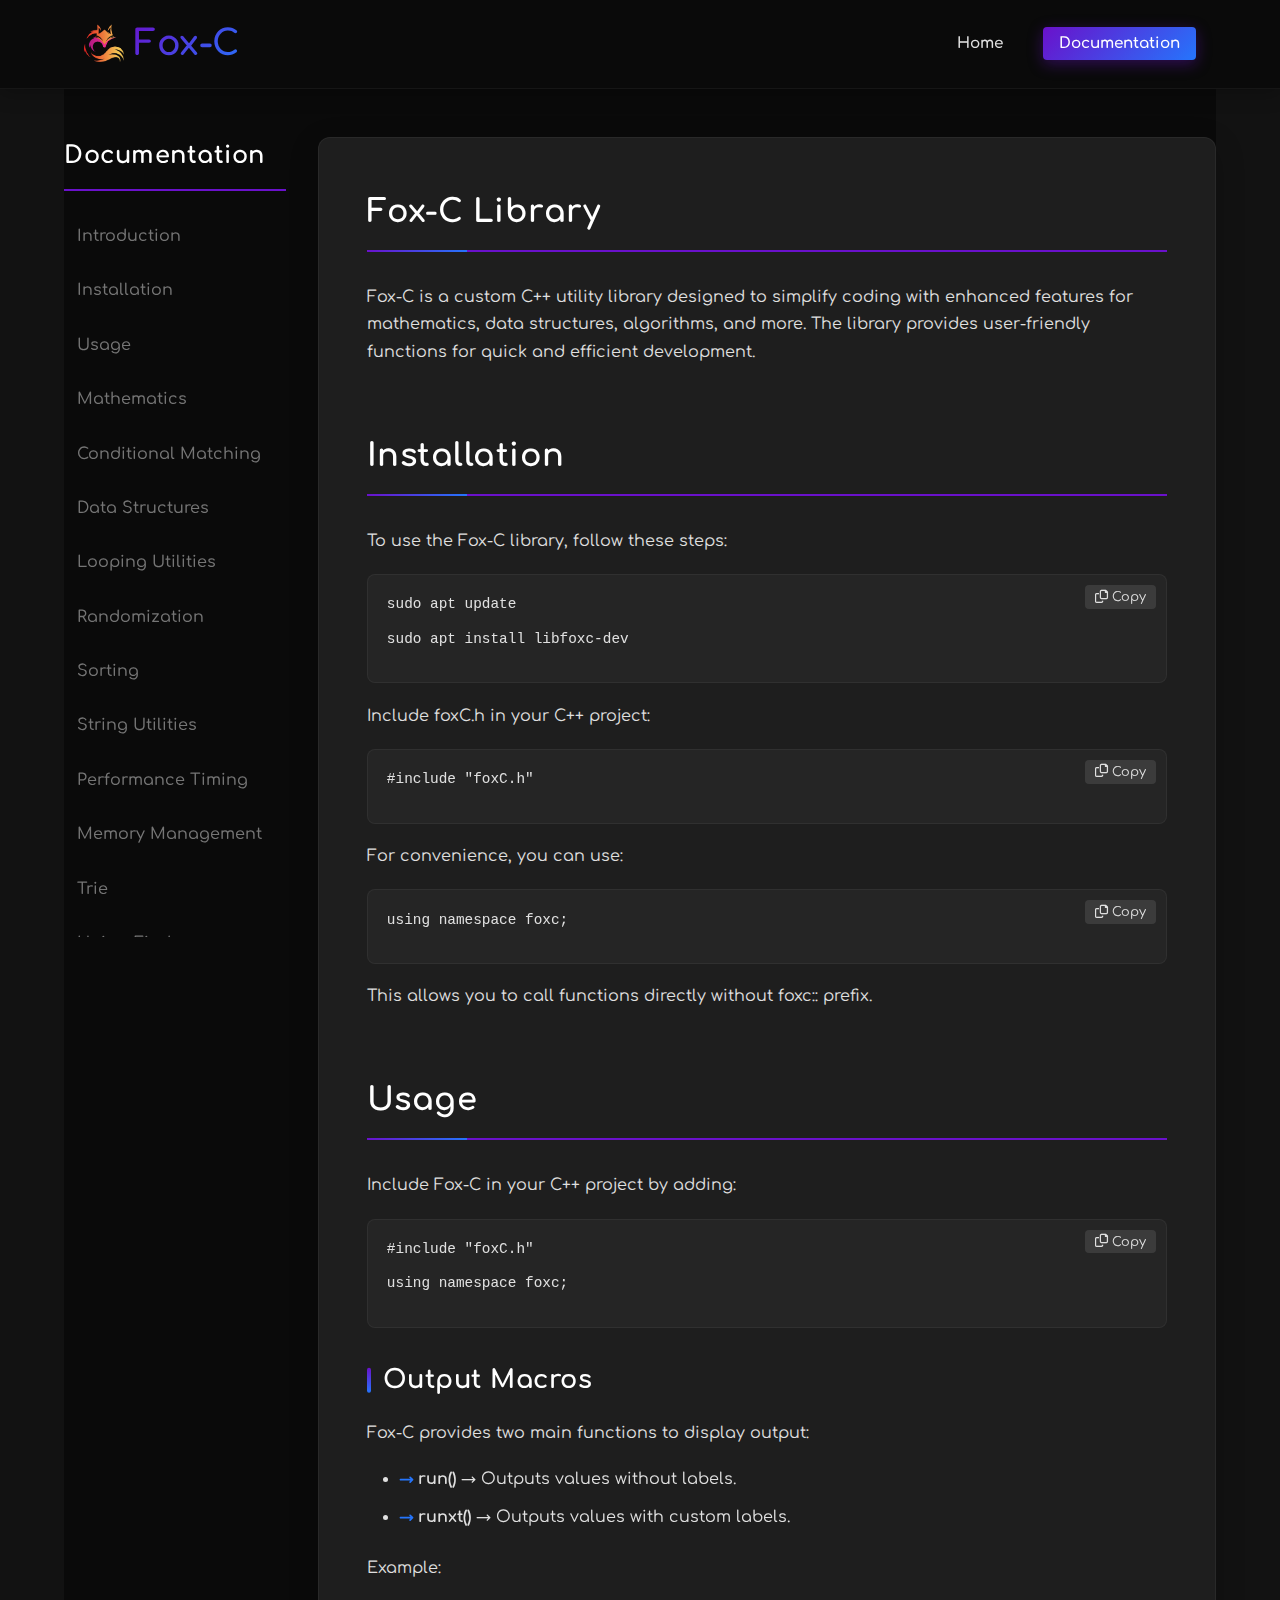
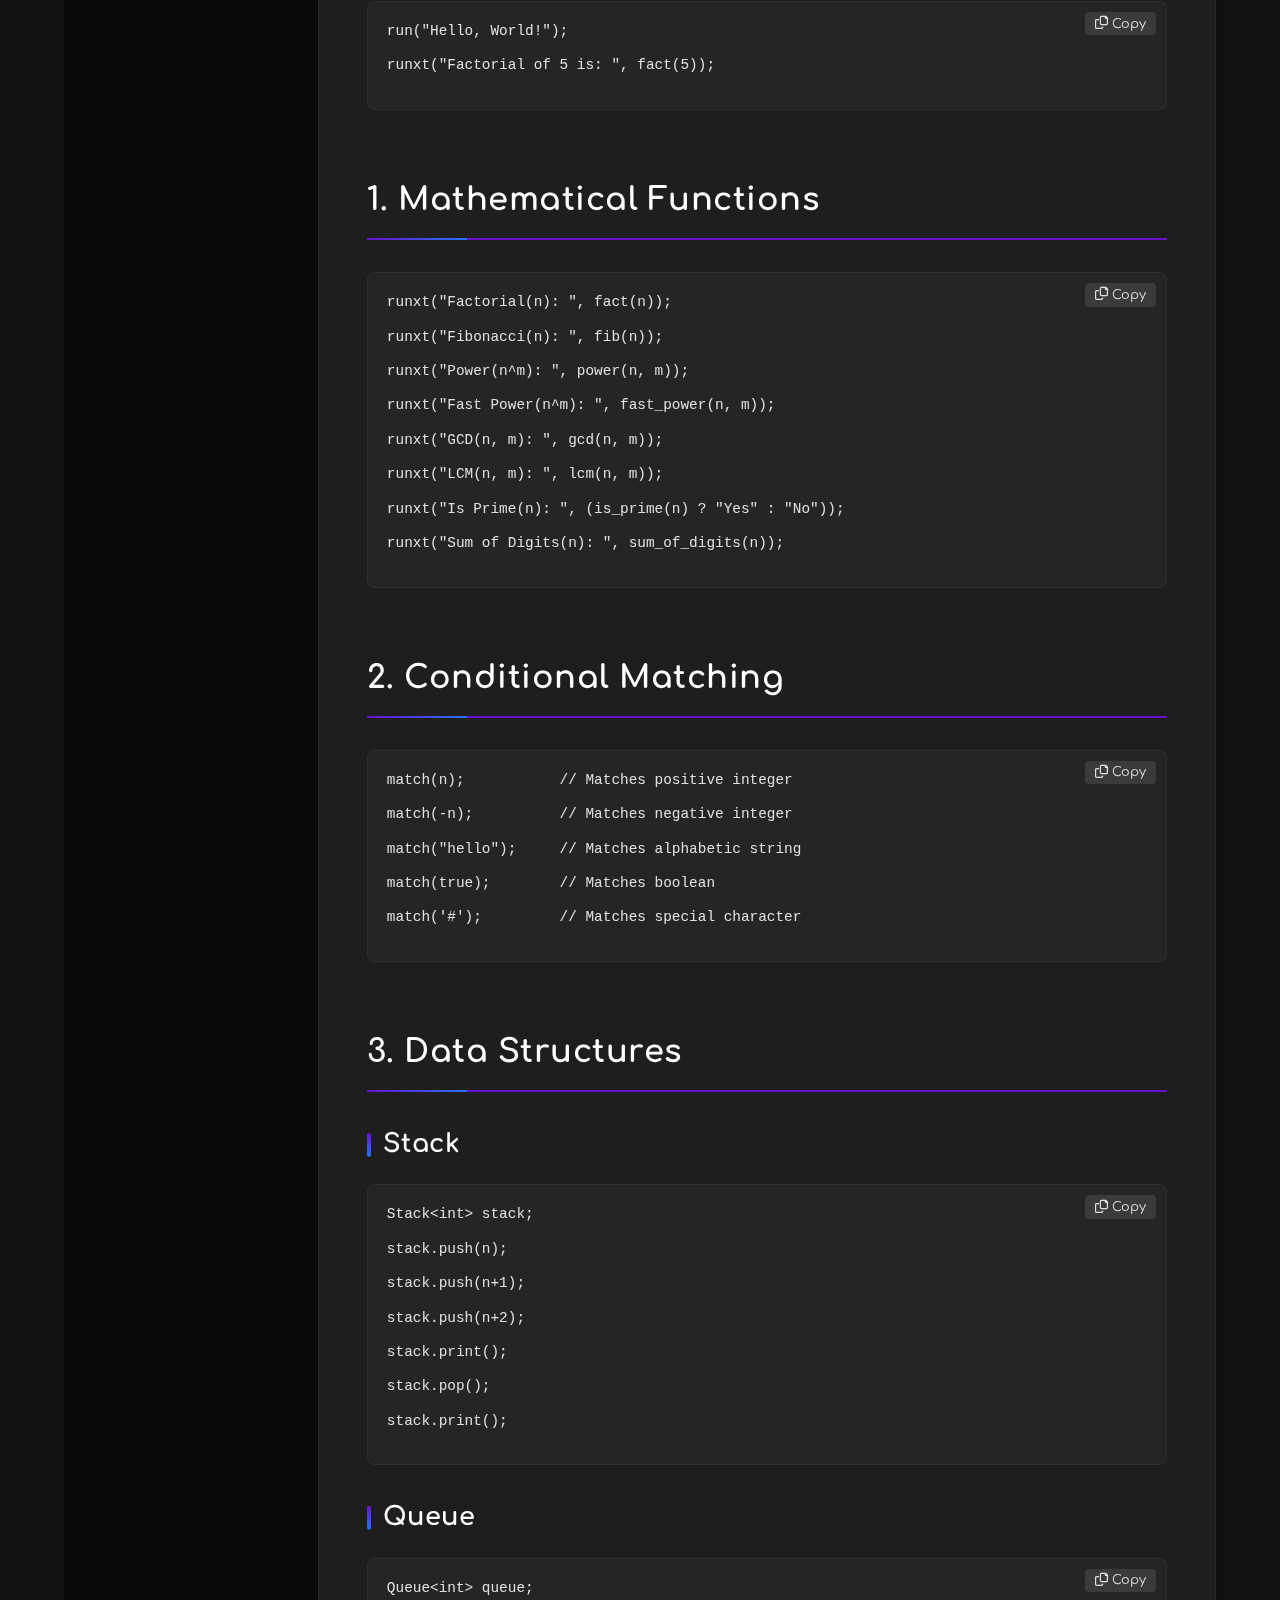
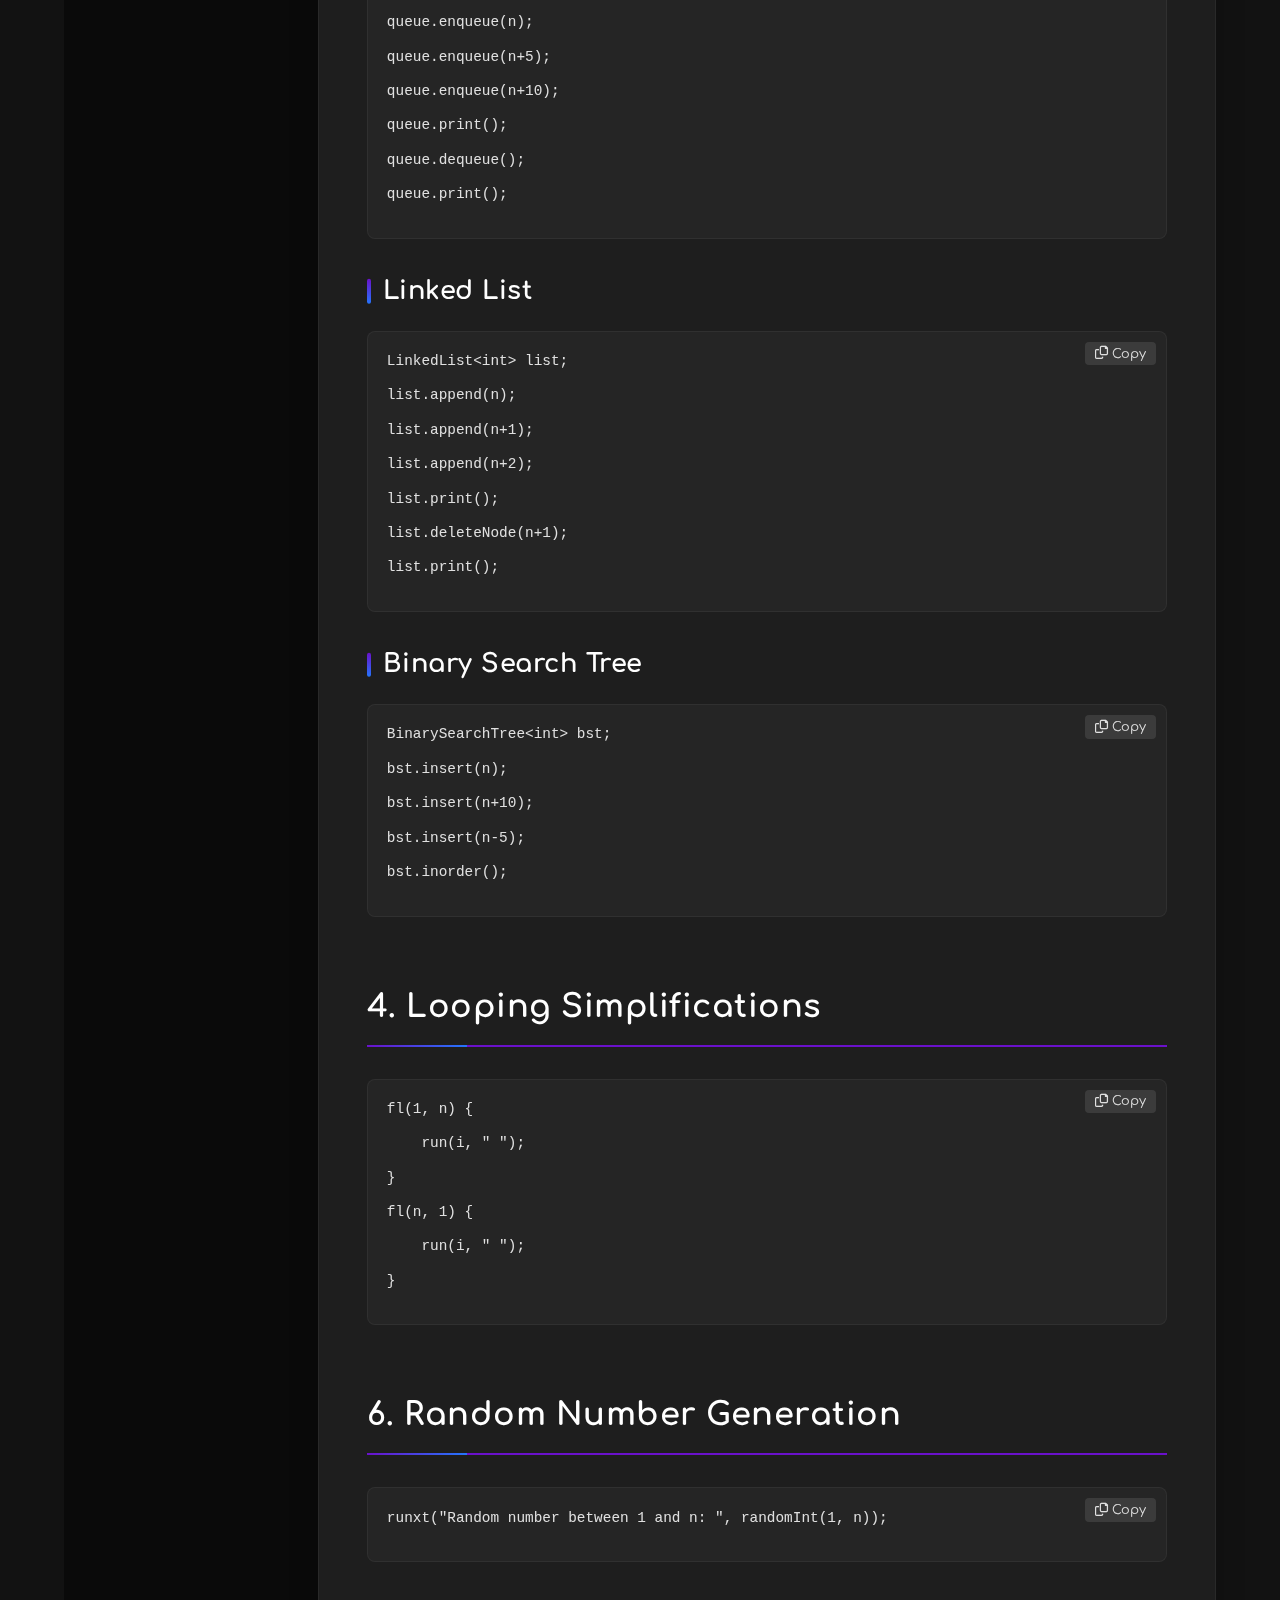
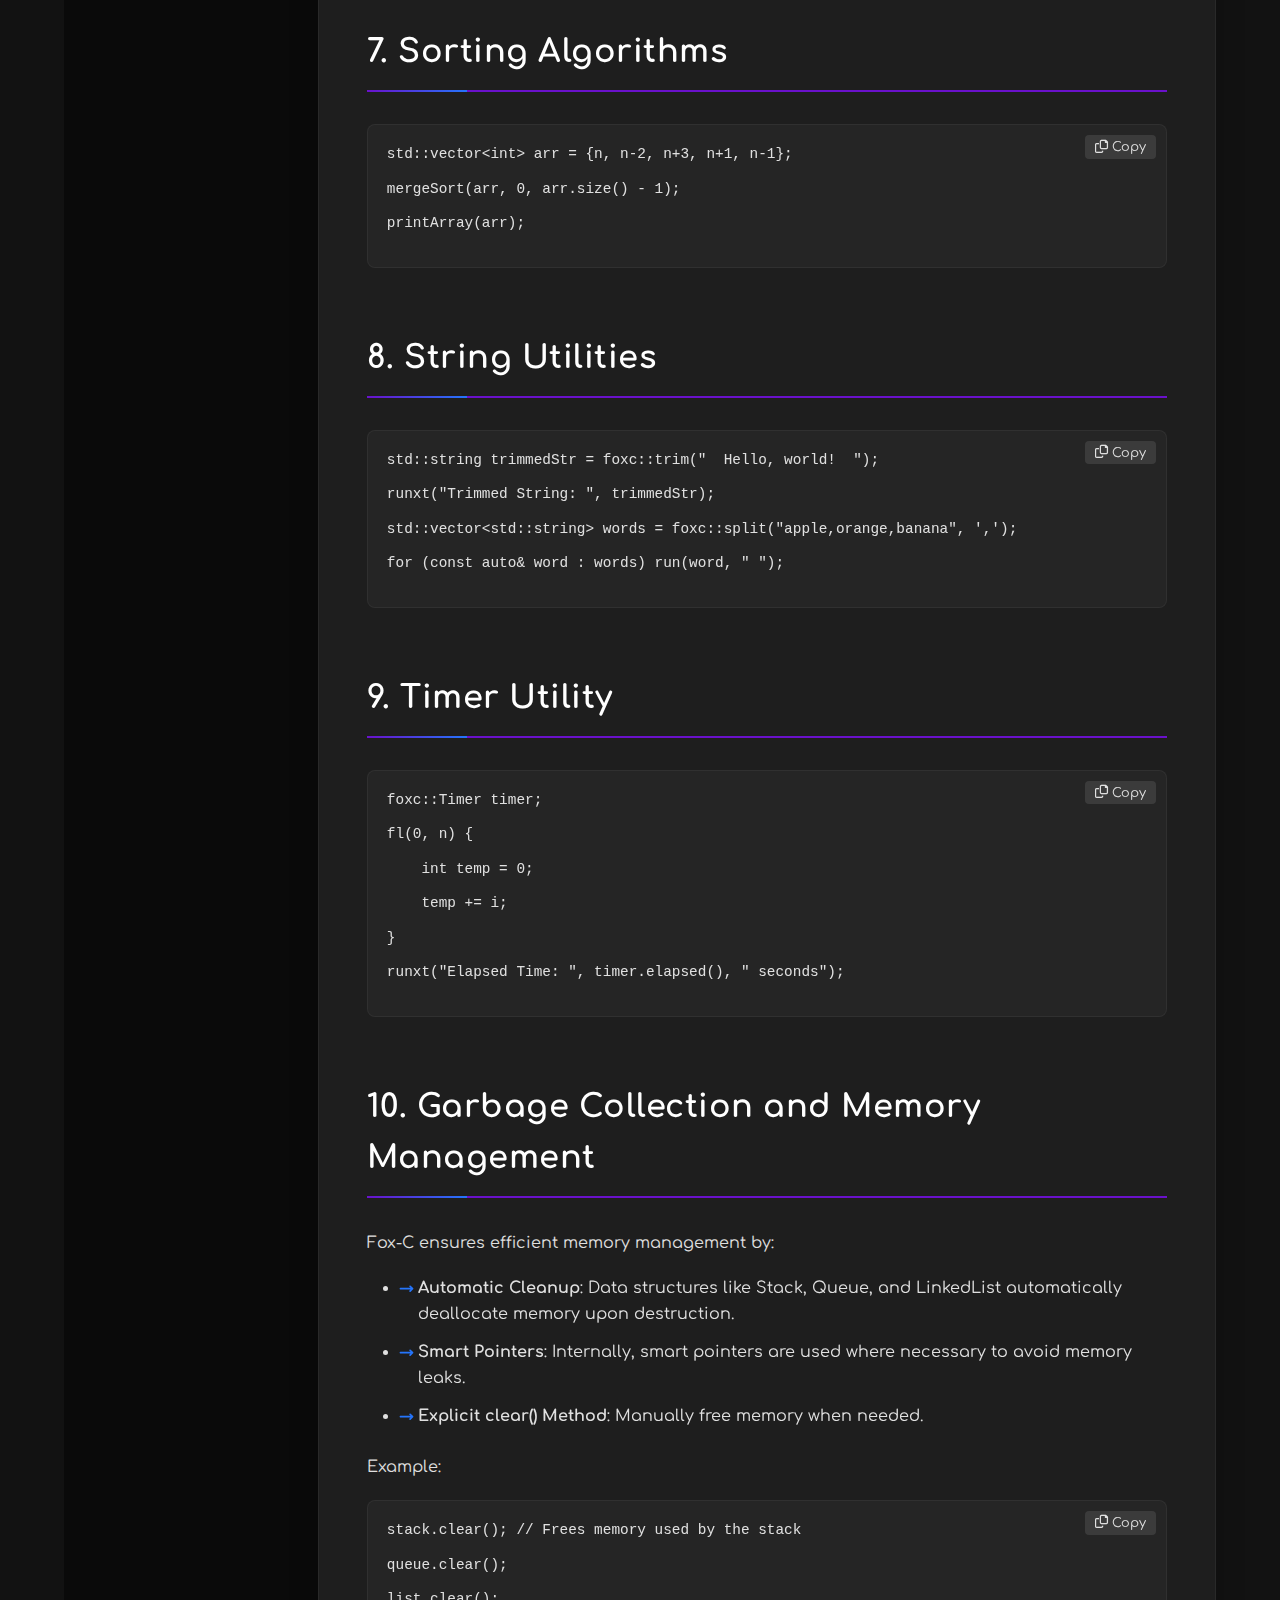
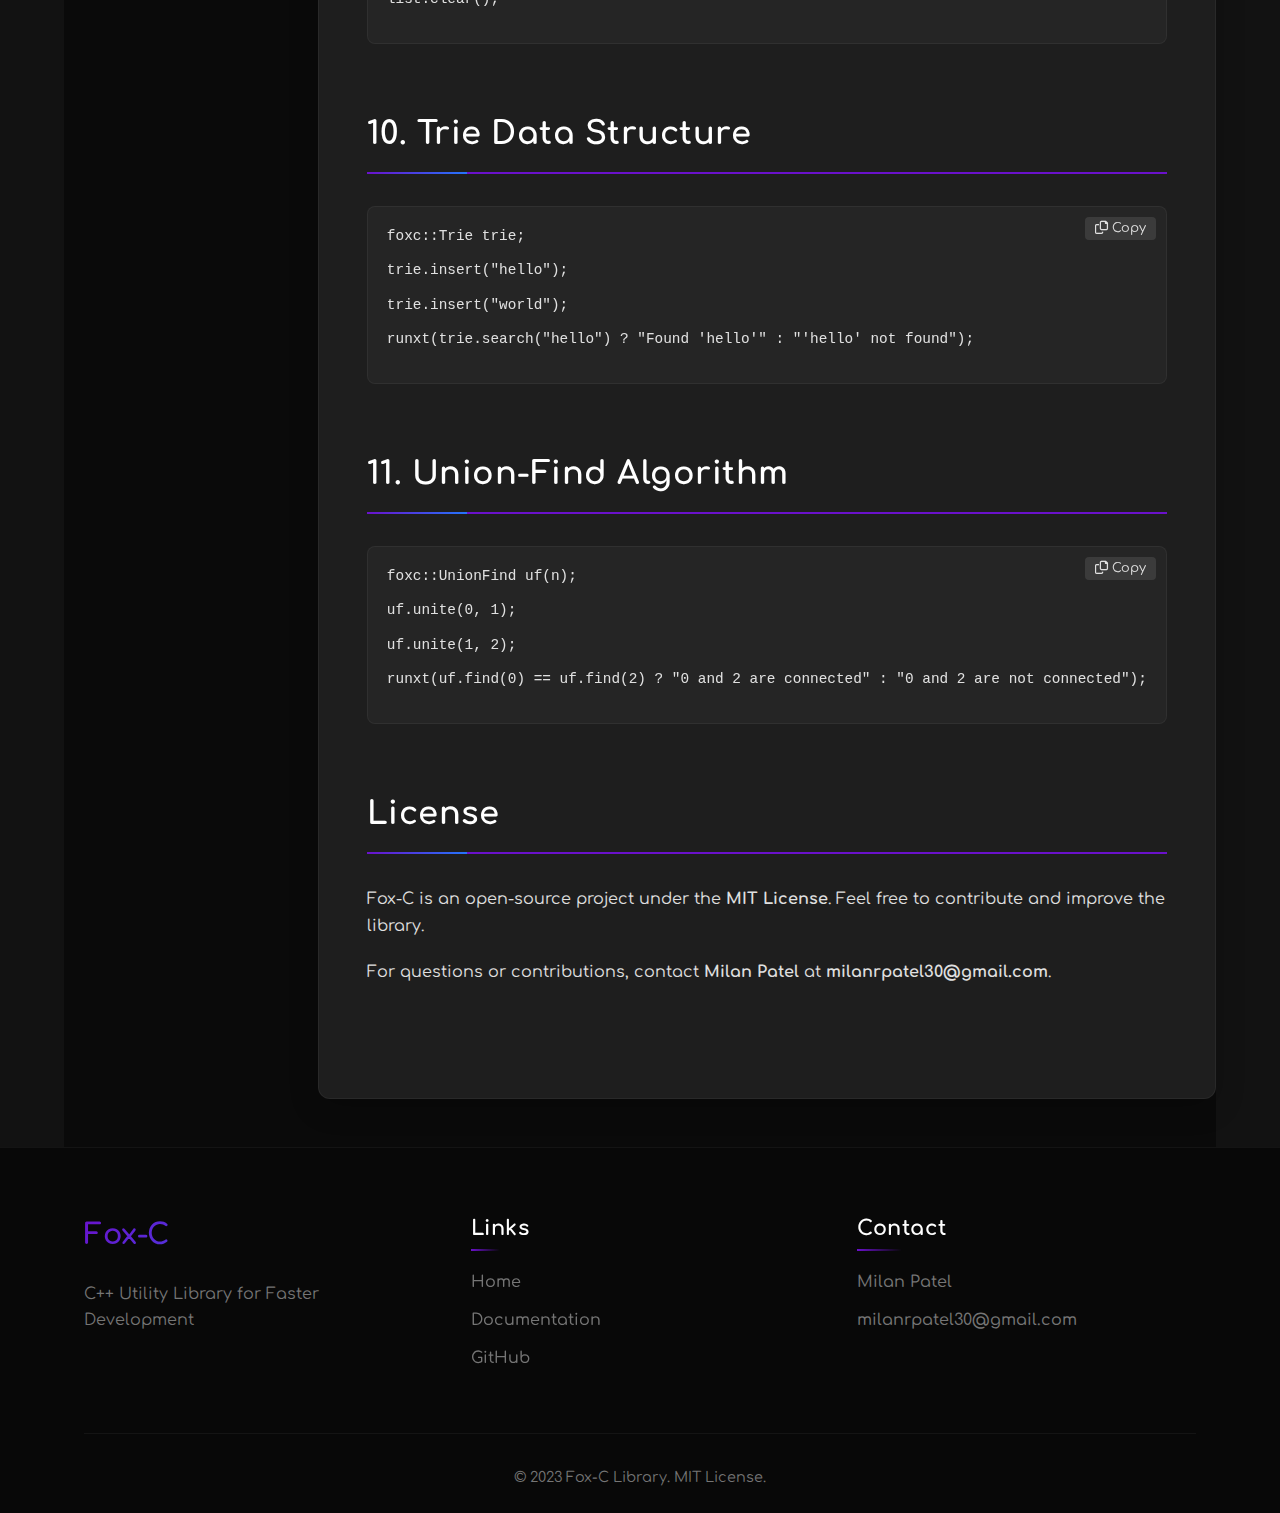
==== documentation.html @ 10c7d8a1 "new" ====
<!DOCTYPE html>
<html lang="en">
<head>
    <meta charset="UTF-8">
    <meta name="viewport" content="width=device-width, initial-scale=1.0">
    <!-- SEO Meta Tags -->
    <meta name="description" content="Fox-C is a powerful C++ utility library for mathematics, data structures, algorithms, and more. Simplify your coding with Fox-C's enhanced features.">
    <meta name="keywords" content="C++ library, Fox-C, utility library, data structures, algorithms, C++ programming, mathematics functions">
    <meta name="author" content="Milan Patel">

    <!-- Open Graph / Social Media Meta Tags -->
    <meta property="og:title" content="Fox-C Library - C++ Utility Library">
    <meta property="og:description" content="Simplify your C++ coding with Fox-C's enhanced features for mathematics, data structures, and algorithms.">
    <meta property="og:type" content="website">
    <meta property="og:url" content="https://yourwebsite.com">
    <meta property="og:image" content="https://yourwebsite.com/images/og-image.jpg">

    <!-- Twitter Card Meta Tags -->
    <meta name="twitter:card" content="summary_large_image">
    <meta name="twitter:title" content="Fox-C Library - C++ Utility Library">
    <meta name="twitter:description" content="Simplify your C++ coding with Fox-C's enhanced features for mathematics, data structures, and algorithms.">
    <meta name="twitter:image" content="https://yourwebsite.com/images/twitter-card.jpg">
    <title>Fox-C Library - Documentation</title>
    <link rel="stylesheet" href="styles.css">
    <link rel="stylesheet" href="https://cdnjs.cloudflare.com/ajax/libs/font-awesome/6.0.0-beta3/css/all.min.css">
</head>
<body>
    <header>
        <div class="container">
            <div class="logo-container">
                <img src="logo.png" alt="Fox-C Logo" class="logo">
                <h1><span class="fox">Fox</span>-<span class="c">C</span></h1>
            </div>
            <button class="mobile-menu-toggle" aria-label="Toggle menu">
                <i class="fas fa-bars"></i>
            </button>
            <nav class="main-nav">
                <ul class="nav-links">
                    <li><a href="index.html" class="active">Home</a></li>
                    <li><a href="documentation.html">Documentation</a></li>
                </ul>
            </nav>
        </div>
    </header>

    <main class="container documentation">
        <aside class="sidebar">
            <h3>Documentation</h3>
            <ul class="doc-menu">
                <li><a href="#introduction">Introduction</a></li>
                <li><a href="#installation">Installation</a></li>
                <li><a href="#usage">Usage</a></li>
                <li><a href="#mathematics">Mathematics</a></li>
                <li><a href="#matching">Conditional Matching</a></li>
                <li><a href="#data-structures">Data Structures</a></li>
                <li><a href="#looping">Looping Utilities</a></li>
                <li><a href="#random">Randomization</a></li>
                <li><a href="#sorting">Sorting</a></li>
                <li><a href="#strings">String Utilities</a></li>
                <li><a href="#performance">Performance Timing</a></li>
                <li><a href="#memory">Memory Management</a></li>
                <li><a href="#trie">Trie</a></li>
                <li><a href="#union-find">Union-Find</a></li>
                <li><a href="#license">License</a></li>
            </ul>
        </aside>

        <div class="doc-content">
            <section id="introduction">
                <h2>Fox-C Library</h2>
                <p>Fox-C is a custom C++ utility library designed to simplify coding with enhanced features for mathematics, data structures, algorithms, and more. The library provides user-friendly functions for quick and efficient development.</p>
            </section>

            <section id="installation">
                <h2>Installation</h2>
                <p>To use the Fox-C library, follow these steps:</p>
                <div class="code-block">
                    <code>sudo apt update</code>
                    <code>sudo apt install libfoxc-dev</code>
                </div>
                <p>Include <code>foxC.h</code> in your C++ project:</p>
                <div class="code-block">
                    <code>#include "foxC.h"</code>
                </div>
                <p>For convenience, you can use:</p>
                <div class="code-block">
                    <code>using namespace foxc;</code>
                </div>
                <p>This allows you to call functions directly without <code>foxc::</code> prefix.</p>
            </section>

            <section id="usage">
                <h2>Usage</h2>
                <p>Include Fox-C in your C++ project by adding:</p>
                <div class="code-block">
                    <code>#include "foxC.h"</code>
                    <code>using namespace foxc;</code>
                </div>

                <h3>Output Macros</h3>
                <p>Fox-C provides two main functions to display output:</p>
                <ul>
                    <li><strong><code>run()</code></strong> → Outputs values without labels.</li>
                    <li><strong><code>runxt()</code></strong> → Outputs values with custom labels.</li>
                </ul>
                <p>Example:</p>
                <div class="code-block">
                    <code>run("Hello, World!");</code>
                    <code>runxt("Factorial of 5 is: ", fact(5));</code>
                </div>
            </section>

            <section id="mathematics">
                <h2>1. Mathematical Functions</h2>
                <div class="code-block">
                    <code>runxt("Factorial(n): ", fact(n));</code>
                    <code>runxt("Fibonacci(n): ", fib(n));</code>
                    <code>runxt("Power(n^m): ", power(n, m));</code>
                    <code>runxt("Fast Power(n^m): ", fast_power(n, m));</code>
                    <code>runxt("GCD(n, m): ", gcd(n, m));</code>
                    <code>runxt("LCM(n, m): ", lcm(n, m));</code>
                    <code>runxt("Is Prime(n): ", (is_prime(n) ? "Yes" : "No"));</code>
                    <code>runxt("Sum of Digits(n): ", sum_of_digits(n));</code>
                </div>
            </section>

            <section id="matching">
                <h2>2. Conditional Matching</h2>
                <div class="code-block">
                    <code>match(n);           // Matches positive integer</code>
                    <code>match(-n);          // Matches negative integer</code>
                    <code>match("hello");     // Matches alphabetic string</code>
                    <code>match(true);        // Matches boolean</code>
                    <code>match('#');         // Matches special character</code>
                </div>
            </section>

            <section id="data-structures">
                <h2>3. Data Structures</h2>
                
                <h3>Stack</h3>
                <div class="code-block">
                    <code>Stack&lt;int&gt; stack;</code>
                    <code>stack.push(n);</code>
                    <code>stack.push(n+1);</code>
                    <code>stack.push(n+2);</code>
                    <code>stack.print();</code>
                    <code>stack.pop();</code>
                    <code>stack.print();</code>
                </div>

                <h3>Queue</h3>
                <div class="code-block">
                    <code>Queue&lt;int&gt; queue;</code>
                    <code>queue.enqueue(n);</code>
                    <code>queue.enqueue(n+5);</code>
                    <code>queue.enqueue(n+10);</code>
                    <code>queue.print();</code>
                    <code>queue.dequeue();</code>
                    <code>queue.print();</code>
                </div>

                <h3>Linked List</h3>
                <div class="code-block">
                    <code>LinkedList&lt;int&gt; list;</code>
                    <code>list.append(n);</code>
                    <code>list.append(n+1);</code>
                    <code>list.append(n+2);</code>
                    <code>list.print();</code>
                    <code>list.deleteNode(n+1);</code>
                    <code>list.print();</code>
                </div>

                <h3>Binary Search Tree</h3>
                <div class="code-block">
                    <code>BinarySearchTree&lt;int&gt; bst;</code>
                    <code>bst.insert(n);</code>
                    <code>bst.insert(n+10);</code>
                    <code>bst.insert(n-5);</code>
                    <code>bst.inorder();</code>
                </div>
            </section>

            <section id="looping">
                <h2>4. Looping Simplifications</h2>
                <div class="code-block">
                    <code>fl(1, n) {</code>
                    <code>    run(i, " ");</code>
                    <code>}</code>
                    <code>fl(n, 1) {</code>
                    <code>    run(i, " ");</code>
                    <code>}</code>
                </div>
            </section>

            <section id="random">
                <h2>6. Random Number Generation</h2>
                <div class="code-block">
                    <code>runxt("Random number between 1 and n: ", randomInt(1, n));</code>
                </div>
            </section>

            <section id="sorting">
                <h2>7. Sorting Algorithms</h2>
                <div class="code-block">
                    <code>std::vector&lt;int&gt; arr = {n, n-2, n+3, n+1, n-1};</code>
                    <code>mergeSort(arr, 0, arr.size() - 1);</code>
                    <code>printArray(arr);</code>
                </div>
            </section>

            <section id="strings">
                <h2>8. String Utilities</h2>
                <div class="code-block">
                    <code>std::string trimmedStr = foxc::trim("  Hello, world!  ");</code>
                    <code>runxt("Trimmed String: ", trimmedStr);</code>
                    <code></code>
                    <code>std::vector&lt;std::string&gt; words = foxc::split("apple,orange,banana", ',');</code>
                    <code>for (const auto& word : words) run(word, " ");</code>
                </div>
            </section>

            <section id="performance">
                <h2>9. Timer Utility</h2>
                <div class="code-block">
                    <code>foxc::Timer timer;</code>
                    <code>fl(0, n) {</code>
                    <code>    int temp = 0;</code>
                    <code>    temp += i;</code>
                    <code>}</code>
                    <code>runxt("Elapsed Time: ", timer.elapsed(), " seconds");</code>
                </div>
            </section>

            <section id="memory">
                <h2>10. Garbage Collection and Memory Management</h2>
                <p>Fox-C ensures efficient memory management by:</p>
                <ul>
                    <li><strong>Automatic Cleanup</strong>: Data structures like <code>Stack</code>, <code>Queue</code>, and <code>LinkedList</code> automatically deallocate memory upon destruction.</li>
                    <li><strong>Smart Pointers</strong>: Internally, smart pointers are used where necessary to avoid memory leaks.</li>
                    <li><strong>Explicit <code>clear()</code> Method</strong>: Manually free memory when needed.</li>
                </ul>
                <p>Example:</p>
                <div class="code-block">
                    <code>stack.clear(); // Frees memory used by the stack</code>
                    <code>queue.clear();</code>
                    <code>list.clear();</code>
                </div>
            </section>

            <section id="trie">
                <h2>10. Trie Data Structure</h2>
                <div class="code-block">
                    <code>foxc::Trie trie;</code>
                    <code>trie.insert("hello");</code>
                    <code>trie.insert("world");</code>
                    <code>runxt(trie.search("hello") ? "Found 'hello'" : "'hello' not found");</code>
                </div>
            </section>

            <section id="union-find">
                <h2>11. Union-Find Algorithm</h2>
                <div class="code-block">
                    <code>foxc::UnionFind uf(n);</code>
                    <code>uf.unite(0, 1);</code>
                    <code>uf.unite(1, 2);</code>
                    <code>runxt(uf.find(0) == uf.find(2) ? "0 and 2 are connected" : "0 and 2 are not connected");</code>
                </div>
            </section>

            <section id="license">
                <h2>License</h2>
                <p>Fox-C is an open-source project under the <strong>MIT License</strong>. Feel free to contribute and improve the library.</p>
                <p>For questions or contributions, contact <strong>Milan Patel</strong> at <strong>milanrpatel30@gmail.com</strong>.</p>
            </section>
        </div>
    </main>

    <footer>
        <div class="container">
            <div class="footer-content">
                <div class="footer-brand">
                    <h3><span class="fox">Fox</span>-<span class="c">C</span></h3>
                    <p>C++ Utility Library for Faster Development</p>
                </div>
                <div class="footer-links">
                    <h4>Links</h4>
                    <ul>
                        <li><a href="index.html">Home</a></li>
                        <li><a href="documentation.html">Documentation</a></li>
                        <li><a href="#">GitHub</a></li>
                    </ul>
                </div>
                <div class="footer-contact">
                    <h4>Contact</h4>
                    <p>Milan Patel</p>
                    <p>milanrpatel30@gmail.com</p>
                </div>
            </div>
            <div class="footer-bottom">
                <p>&copy; 2023 Fox-C Library. MIT License.</p>
            </div>
        </div>
    </footer>

    <script src="script.js"></script>
</body>
</html>
---- styles.css ----
@import url('https://fonts.googleapis.com/css2?family=Comfortaa:wght@300;400;500;600;700&display=swap');

:root {
    --primary-color: #6a11cb;
    --secondary-color: #2575fc;
    --dark-color: #121212;
    --darker-color: #0a0a0a;
    --light-color: #e0e0e0;
    --lighter-color: #ffffff;
    --accent-color: #ff3e9d;
    --gray-color: #757575;
    --light-gray: #2d2d2d;
    --card-bg: #1e1e1e;
    --code-bg: #252525;
}

* {
    margin: 0;
    padding: 0;
    box-sizing: border-box;
    font-family: 'Comfortaa', cursive;
}

body {
    background-color: var(--dark-color);
    color: var(--light-color);
    line-height: 1.6;
    min-height: 100vh;
    display: flex;
    flex-direction: column;
}

.container {
    width: 90%;
    max-width: 1200px;
    margin: 0 auto;
    padding: 0 20px;
}

header {
    background-color: var(--darker-color);
    color: var(--lighter-color);
    padding: 1rem 0;
    position: sticky;
    top: 0;
    z-index: 100;
    box-shadow: 0 2px 20px rgba(0, 0, 0, 0.3);
    border-bottom: 1px solid rgba(255, 255, 255, 0.05);
}

header .container {
    display: flex;
    justify-content: space-between;
    align-items: center;
}

h1, h2, h3, h4, h5, h6 {
    font-weight: 700;
    letter-spacing: 0.5px;
}

h1 {
    font-size: 2.2rem;
    background: linear-gradient(135deg, var(--primary-color), var(--secondary-color));
    -webkit-background-clip: text;
    background-clip: text;
    -webkit-text-fill-color: transparent;
    display: inline-block;
}

.logo-container {
    display: flex;
    align-items: center;
    gap: 10px;
}

.logo {
    height: 40px;
    width: auto;
}
.mobile-menu-toggle {
    display: none;
    background: none;
    border: none;
    color: var(--light-color);
    font-size: 1.5rem;
    cursor: pointer;
    padding: 0.5rem;
    z-index: 1000;
}
.main-nav {
    display: flex;
    transition: all 0.3s ease;
}

.nav-links {
    display: flex;
    list-style: none;
}
.nav-links a.active {
    background: linear-gradient(135deg, var(--primary-color), var(--secondary-color)) !important;
    color: white !important;
    box-shadow: 0 4px 15px rgba(106, 17, 203, 0.4) !important;
}

.fox {
    color: var(--primary-color);
}

.c {
    color: var(--secondary-color);
}

nav ul {
    display: flex;
    list-style: none;
}

nav ul li {
    margin-left: 1.5rem;
    position: relative;
}

nav ul li a {
    color: var(--light-color);
    text-decoration: none;
    font-weight: 600;
    transition: all 0.3s ease;
    padding: 0.5rem 1rem;
    border-radius: 4px;
    font-size: 0.95rem;
}

nav ul li a:hover {
    color: var(--lighter-color);
    background: rgba(255, 255, 255, 0.05);
}

nav ul li a.active {
    background: linear-gradient(135deg, var(--primary-color), var(--secondary-color));
    color: white;
    box-shadow: 0 4px 15px rgba(106, 17, 203, 0.3);
}

/* Hero Section */
.hero {
    display: flex;
    align-items: center;
    justify-content: space-between;
    padding: 5rem 0;
    position: relative;
    overflow: hidden;
}

.hero::before {
    content: '';
    position: absolute;
    top: -50%;
    left: -50%;
    width: 200%;
    height: 200%;
    z-index: -1;
}

.hero-content {
    flex: 1;
    padding-right: 2rem;
    z-index: 1;
}

.hero-content h2 {
    font-size: 2.8rem;
    margin-bottom: 1.5rem;
    background: linear-gradient(135deg, var(--lighter-color), var(--light-color));
    -webkit-background-clip: text;
    background-clip: text;
    -webkit-text-fill-color: transparent;
    line-height: 1.2;
}

.hero-content p {
    font-size: 1.2rem;
    margin-bottom: 2.5rem;
    color: var(--gray-color);
    font-weight: 400;
    max-width: 600px;
}

.hero-image {
    flex: 1;
    text-align: center;
    position: relative;
}

.hero-image img {
    max-width: 100%;
    border-radius: 8px;
    transform: perspective(1000px) rotateY(-10deg);
    transition: transform 0.5s ease;
}

.hero-image:hover img {
    transform: perspective(1000px) rotateY(0deg);
}

/* Buttons */
.btn {
    display: inline-flex;
    align-items: center;
    justify-content: center;
    padding: 0.9rem 2rem;
    border-radius: 50px;
    text-decoration: none;
    font-weight: 700;
    transition: all 0.4s cubic-bezier(0.175, 0.885, 0.32, 1.275);
    margin-right: 1rem;
    margin-bottom: 1rem;
    font-size: 0.95rem;
    border: none;
    cursor: pointer;
    position: relative;
    overflow: hidden;
    z-index: 1;
}

.btn::before {
    content: '';
    position: absolute;
    top: 0;
    left: 0;
    width: 100%;
    height: 100%;
    z-index: -1;
    transition: all 0.4s ease;
}

.btn.primary {
    background: linear-gradient(135deg, var(--primary-color), var(--secondary-color));
    color: white;
    box-shadow: 0 4px 15px rgba(106, 17, 203, 0.4);
}

.btn.primary::before {
    background: linear-gradient(135deg, var(--secondary-color), var(--primary-color));
    opacity: 0;
}

.btn.primary:hover {
    transform: translateY(-3px);
    box-shadow: 0 8px 25px rgba(106, 17, 203, 0.5);
}

.btn.primary:hover::before {
    opacity: 1;
}

.btn.secondary {
    background: transparent;
    color: var(--light-color);
    border: 2px solid var(--gray-color);
    box-shadow: 0 4px 15px rgba(0, 0, 0, 0.1);
}

.btn.secondary:hover {
    background: rgba(255, 255, 255, 0.05);
    border-color: var(--light-color);
    color: var(--lighter-color);
    transform: translateY(-3px);
    box-shadow: 0 8px 25px rgba(0, 0, 0, 0.2);
}

.btn i {
    margin-right: 8px;
    font-size: 1rem;
}

/* Features Section */
.features {
    padding: 5rem 0;
    position: relative;
}

.features::before {
    content: '';
    position: absolute;
    bottom: 0;
    left: 0;
    width: 100%;
    height: 100%;
    background: radial-gradient(circle at center, rgba(255, 62, 157, 0.05) 0%, transparent 70%);
    z-index: -1;
}

.features h2 {
    text-align: center;
    margin-bottom: 4rem;
    font-size: 2.5rem;
    color: var(--lighter-color);
    position: relative;
    display: inline-block;
    left: 50%;
    transform: translateX(-50%);
}

.features h2::after {
    content: '';
    position: absolute;
    bottom: -10px;
    left: 0;
    width: 100%;
    height: 3px;
    background: linear-gradient(90deg, var(--primary-color), var(--secondary-color));
    border-radius: 3px;
}

.feature-grid {
    display: grid;
    grid-template-columns: repeat(auto-fit, minmax(300px, 1fr));
    gap: 2rem;
}

.feature-card {
    background-color: var(--card-bg);
    padding: 2.5rem 2rem;
    border-radius: 12px;
    box-shadow: 0 8px 30px rgba(0, 0, 0, 0.2);
    transition: all 0.4s ease;
    border: 1px solid rgba(255, 255, 255, 0.05);
    position: relative;
    overflow: hidden;
}

.feature-card::before {
    content: '';
    position: absolute;
    top: 0;
    left: 0;
    width: 3px;
    height: 100%;
    background: linear-gradient(to bottom, var(--primary-color), var(--secondary-color));
    transition: width 0.4s ease;
}

.feature-card:hover {
    transform: translateY(-10px);
    box-shadow: 0 15px 40px rgba(0, 0, 0, 0.3);
    border-color: rgba(255, 255, 255, 0.1);
}

.feature-card:hover::before {
    width: 100%;
    opacity: 0.1;
}

.feature-card i {
    font-size: 2.5rem;
    margin-bottom: 1.5rem;
    background: linear-gradient(135deg, var(--primary-color), var(--secondary-color));
    -webkit-background-clip: text;
    background-clip: text;
    -webkit-text-fill-color: transparent;
}

.feature-card h3 {
    font-size: 1.4rem;
    margin-bottom: 1.2rem;
    color: var(--lighter-color);
}

.feature-card p {
    color: var(--gray-color);
    font-weight: 400;
}

/* Get Started Section */
.get-started {
    padding: 5rem 0;
    background-color: var(--darker-color);
    position: relative;
}

.get-started::before {
    content: '';
    position: absolute;
    top: 0;
    left: 0;
    width: 100%;
    height: 100%;
    background: url('[data-uri]');
    opacity: 0.03;
    z-index: 0;
}

.get-started h2 {
    text-align: center;
    margin-bottom: 4rem;
    font-size: 2.5rem;
    color: var(--lighter-color);
    position: relative;
    z-index: 1;
}

.steps {
    display: flex;
    flex-direction: column;
    gap: 2rem;
    position: relative;
    z-index: 1;
}

.step {
    display: flex;
    background-color: var(--card-bg);
    border-radius: 12px;
    overflow: hidden;
    box-shadow: 0 8px 30px rgba(0, 0, 0, 0.2);
    transition: transform 0.4s ease;
    border: 1px solid rgba(255, 255, 255, 0.05);
    position: relative;
}

.step:hover {
    transform: translateY(-5px);
    box-shadow: 0 12px 40px rgba(0, 0, 0, 0.3);
}

.step-number {
    background: linear-gradient(135deg, var(--primary-color), var(--secondary-color));
    color: white;
    font-size: 2rem;
    font-weight: bold;
    padding: 1.5rem;
    display: flex;
    align-items: center;
    justify-content: center;
    min-width: 80px;
    position: relative;
    overflow: hidden;
}

.step-number::after {
    content: '';
    position: absolute;
    top: -50%;
    left: -50%;
    width: 200%;
    height: 200%;
    background: radial-gradient(circle, rgba(255, 255, 255, 0.2) 0%, transparent 70%);
    opacity: 0;
    transition: opacity 0.4s ease;
}

.step:hover .step-number::after {
    opacity: 1;
}

.step-content {
    padding: 2rem;
    flex: 1;
}

.step-content h3 {
    margin-bottom: 1.2rem;
    color: var(--lighter-color);
    font-size: 1.4rem;
}

.step-content p {
    margin-bottom: 1.5rem;
    color: var(--gray-color);
    font-weight: 400;
}

.code-block {
    background-color: var(--code-bg);
    border-radius: 8px;
    padding: 1.2rem;
    margin: 1.2rem 0;
    overflow-x: auto;
    border: 1px solid rgba(255, 255, 255, 0.05);
    position: relative;
}

.code-block code {
    display: block;
    font-family: 'Courier New', Courier, monospace;
    color: #e0e0e0;
    margin-bottom: 0.8rem;
    font-size: 0.9rem;
    line-height: 1.5;
    white-space: pre;
}

.code-block code:last-child {
    margin-bottom: 0;
}

.code-block .copy-button {
    position: absolute;
    top: 10px;
    right: 10px;
    background: rgba(255, 255, 255, 0.1);
    border: none;
    color: var(--light-color);
    padding: 0.3rem 0.6rem;
    border-radius: 4px;
    cursor: pointer;
    font-size: 0.8rem;
    transition: all 0.3s ease;
    display: flex;
    align-items: center;
    justify-content: center;
}

.code-block .copy-button:hover {
    background: rgba(255, 255, 255, 0.2);
    color: var(--lighter-color);
}

.code-block .copy-button i {
    margin-right: 0.3rem;
}

/* Documentation Page */
.documentation {
    display: flex;
    padding: 3rem 0;
    background-color: var(--darker-color);
    min-height: calc(100vh - 80px);
}

.sidebar {
    width: 280px;
    padding-right: 2rem;
    position: sticky;
    top: 100px;
    align-self: flex-start;
    height: calc(100vh - 100px);
    overflow-y: auto;
}

.sidebar::-webkit-scrollbar {
    width: 5px;
}

.sidebar::-webkit-scrollbar-thumb {
    background: var(--primary-color);
    border-radius: 5px;
}

.sidebar h3 {
    font-size: 1.5rem;
    margin-bottom: 1.5rem;
    color: var(--lighter-color);
    padding-bottom: 0.8rem;
    border-bottom: 2px solid var(--primary-color);
}

.doc-menu {
    list-style: none;
}

.doc-menu li {
    margin-bottom: 0.6rem;
    position: relative;
}

.doc-menu li::before {
    content: '';
    position: absolute;
    left: -15px;
    top: 50%;
    transform: translateY(-50%);
    width: 6px;
    height: 6px;
    background: var(--secondary-color);
    border-radius: 50%;
    opacity: 0;
    transition: all 0.3s ease;
}

.doc-menu li:hover::before {
    opacity: 1;
    left: -12px;
}

.doc-menu a {
    display: block;
    padding: 0.6rem 0.8rem;
    color: var(--gray-color);
    text-decoration: none;
    transition: all 0.3s ease;
    border-radius: 4px;
    font-weight: 500;
}

.doc-menu a:hover {
    color: var(--lighter-color);
    background: rgba(255, 255, 255, 0.05);
}

.doc-menu a.active {
    color: var(--lighter-color);
    background: linear-gradient(90deg, rgba(106, 17, 203, 0.2), transparent);
    border-left: 3px solid var(--primary-color);
}

.doc-content {
    flex: 1;
    background-color: var(--card-bg);
    padding: 3rem;
    border-radius: 12px;
    box-shadow: 0 8px 30px rgba(0, 0, 0, 0.2);
    border: 1px solid rgba(255, 255, 255, 0.05);
}

.doc-content section {
    margin-bottom: 4rem;
    scroll-margin-top: 120px;
}

.doc-content h2 {
    font-size: 2rem;
    margin-bottom: 2rem;
    color: var(--lighter-color);
    padding-bottom: 0.8rem;
    border-bottom: 2px solid var(--primary-color);
    position: relative;
}

.doc-content h2::after {
    content: '';
    position: absolute;
    bottom: -2px;
    left: 0;
    width: 100px;
    height: 2px;
    background: linear-gradient(90deg, var(--primary-color), var(--secondary-color));
}

.doc-content h3 {
    font-size: 1.6rem;
    margin: 2rem 0 1.2rem;
    color: var(--lighter-color);
    position: relative;
    padding-left: 1rem;
}

.doc-content h3::before {
    content: '';
    position: absolute;
    left: 0;
    top: 50%;
    transform: translateY(-50%);
    width: 4px;
    height: 60%;
    background: linear-gradient(to bottom, var(--primary-color), var(--secondary-color));
    border-radius: 2px;
}

.doc-content p {
    margin-bottom: 1.2rem;
    color: var(--light-color);
    font-weight: 400;
    line-height: 1.7;
}

.doc-content ul {
    margin-bottom: 1.5rem;
    padding-left: 2rem;
}

.doc-content ul li {
    margin-bottom: 0.8rem;
    color: var(--light-color);
    position: relative;
    padding-left: 1.2rem;
}

.doc-content ul li::before {
    content: '→';
    position: absolute;
    left: 0;
    color: var(--secondary-color);
    font-weight: bold;
}

/* Footer */
footer {
    background-color: #080808;
    color: var(--light-color);
    padding: 4rem 0 1.5rem;
    border-top: 1px solid rgba(255, 255, 255, 0.05);
}

.footer-content {
    display: grid;
    grid-template-columns: repeat(auto-fit, minmax(250px, 1fr));
    gap: 3rem;
    margin-bottom: 3rem;
}

.footer-brand h3 {
    font-size: 1.8rem;
    margin-bottom: 1.5rem;
    background: linear-gradient(135deg, var(--primary-color), var(--secondary-color));
    -webkit-background-clip: text;
    background-clip: text;
    -webkit-text-fill-color: transparent;
}

.footer-brand p {
    color: var(--gray-color);
    font-weight: 400;
}

.footer-links h4, .footer-contact h4 {
    font-size: 1.3rem;
    margin-bottom: 1.5rem;
    color: var(--lighter-color);
    position: relative;
    display: inline-block;
}

.footer-links h4::after, .footer-contact h4::after {
    content: '';
    position: absolute;
    bottom: -5px;
    left: 0;
    width: 50%;
    height: 2px;
    background: linear-gradient(90deg, var(--primary-color), transparent);
}

.footer-links ul {
    list-style: none;
}

.footer-links li {
    margin-bottom: 0.8rem;
}

.footer-links a {
    color: var(--gray-color);
    text-decoration: none;
    transition: all 0.3s ease;
    font-weight: 500;
    display: inline-block;
    position: relative;
}

.footer-links a::after {
    content: '';
    position: absolute;
    bottom: -2px;
    left: 0;
    width: 0;
    height: 1px;
    background: var(--secondary-color);
    transition: width 0.3s ease;
}

.footer-links a:hover {
    color: var(--lighter-color);
}

.footer-links a:hover::after {
    width: 100%;
}

.footer-contact p {
    color: var(--gray-color);
    margin-bottom: 0.8rem;
    font-weight: 500;
    display: flex;
    align-items: center;
}

.footer-contact p i {
    margin-right: 0.8rem;
    color: var(--secondary-color);
    font-size: 1.1rem;
}

.footer-bottom {
    text-align: center;
    padding-top: 2rem;
    border-top: 1px solid rgba(255, 255, 255, 0.05);
    color: var(--gray-color);
    font-size: 0.9rem;
}

/* Responsive Design */
@media (max-width: 1024px) {
    .hero-content h2 {
        font-size: 2.4rem;
    }
    
    .sidebar {
        width: 240px;
    }
}

@media (max-width: 768px) {
    .mobile-menu-toggle {
        display: block;
    }

    .main-nav {
        position: fixed;
        top: 80px;
        left: 0;
        width: 100%;
        background-color: var(--darker-color);
        flex-direction: column;
        align-items: center;
        padding: 1rem 0;
        box-shadow: 0 10px 20px rgba(0, 0, 0, 0.2);
        transform: translateY(-150%);
        opacity: 0;
        z-index: 999;
    }

    .main-nav.active {
        transform: translateY(0);
        opacity: 1;
    }

    .nav-links {
        flex-direction: column;
        width: 100%;
        align-items: center;
    }

    .nav-links li {
        margin: 0.5rem 0;
        width: 100%;
        text-align: center;
    }

    .nav-links a {
        display: block;
        padding: 1rem;
        width: 100%;
    }
    .nav-links a.active {
        background: linear-gradient(135deg, var(--primary-color), var(--secondary-color)) !important;
        color: white !important;
    }

    .hero {
        flex-direction: column;
        text-align: center;
        padding: 3rem 0;
    }

    .hero-content {
        padding-right: 0;
        margin-bottom: 3rem;
    }

    .hero-image img {
        max-width: 80%;
    }

    .cta-buttons {
        justify-content: center;
    }

    .documentation {
        flex-direction: column;
    }

    .sidebar {
        width: 100%;
        position: static;
        margin-bottom: 2rem;
        padding-right: 0;
        height: auto;
    }

    .doc-menu {
        display: flex;
        flex-wrap: wrap;
        gap: 0.5rem;
    }

    .doc-menu li {
        margin-bottom: 0;
    }

    .doc-menu a {
        padding: 0.5rem 1rem;
        background: rgba(255, 255, 255, 0.05);
        border-radius: 20px;
    }

    .doc-menu a.active {
        background: linear-gradient(135deg, var(--primary-color), var(--secondary-color));
        color: white;
        border-left: none;
    }

    .doc-content {
        padding: 2rem;
    }
}

@media (max-width: 576px) {

    nav ul {
        margin-top: 1.5rem;
        flex-wrap: wrap;
        justify-content: center;
    }

    nav ul li {
        margin: 0.5rem;
    }

    .hero-content h2 {
        font-size: 2rem;
    }

    .btn {
        display: block;
        width: 100%;
        margin-right: 0;
    }

    .step {
        flex-direction: column;
    }

    .step-number {
        min-width: 100%;
    }

    .footer-content {
        grid-template-columns: 1fr;
    }
}

/* Animations */
@keyframes float {
    0%, 100% {
        transform: translateY(0);
    }
    50% {
        transform: translateY(-10px);
    }
}

.floating {
    animation: float 3s ease-in-out infinite;
}

/* Tooltip */
.tooltip {
    position: relative;
    display: inline-block;
}

.tooltip .tooltiptext {
    visibility: hidden;
    width: 120px;
    background-color: var(--darker-color);
    color: var(--light-color);
    text-align: center;
    border-radius: 6px;
    padding: 5px;
    position: absolute;
    z-index: 1;
    bottom: 125%;
    left: 50%;
    transform: translateX(-50%);
    opacity: 0;
    transition: opacity 0.3s;
    font-size: 0.8rem;
    border: 1px solid rgba(255, 255, 255, 0.1);
}

.tooltip:hover .tooltiptext {
    visibility: visible;
    opacity: 1;
}
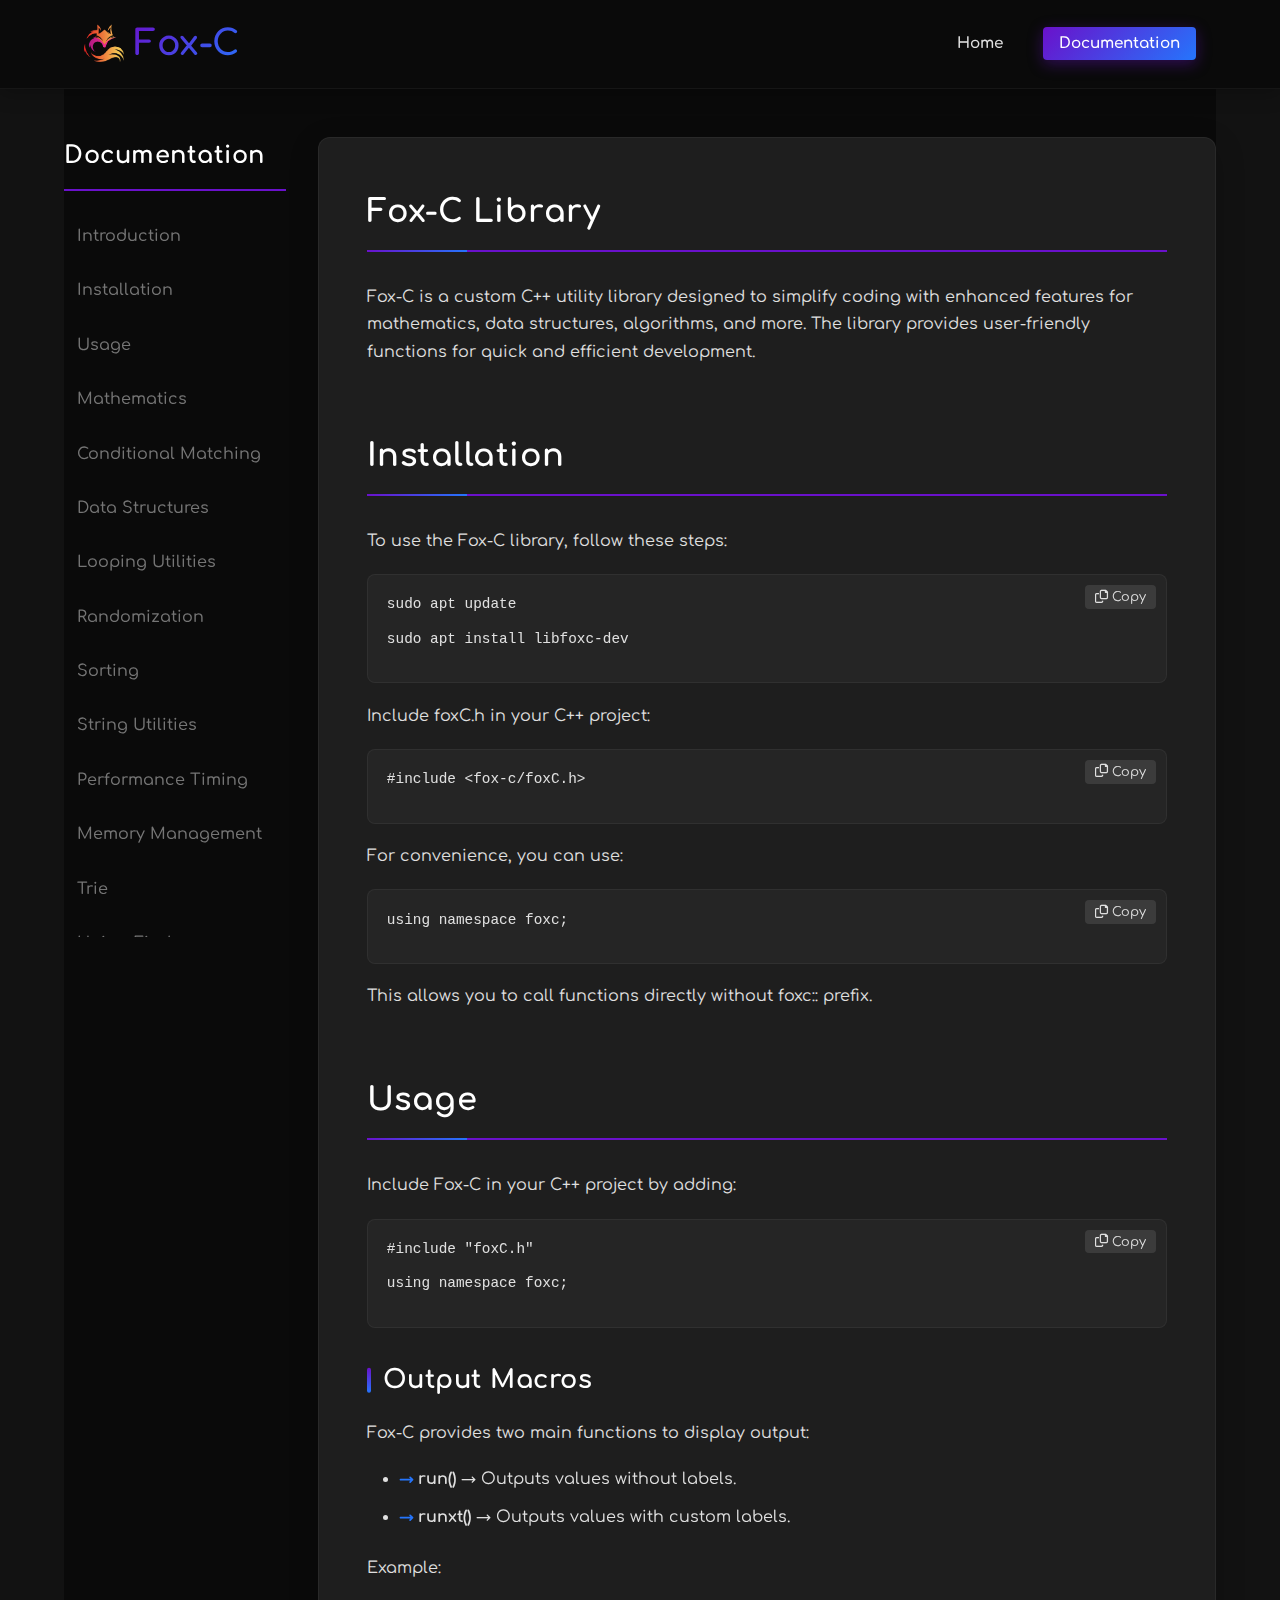
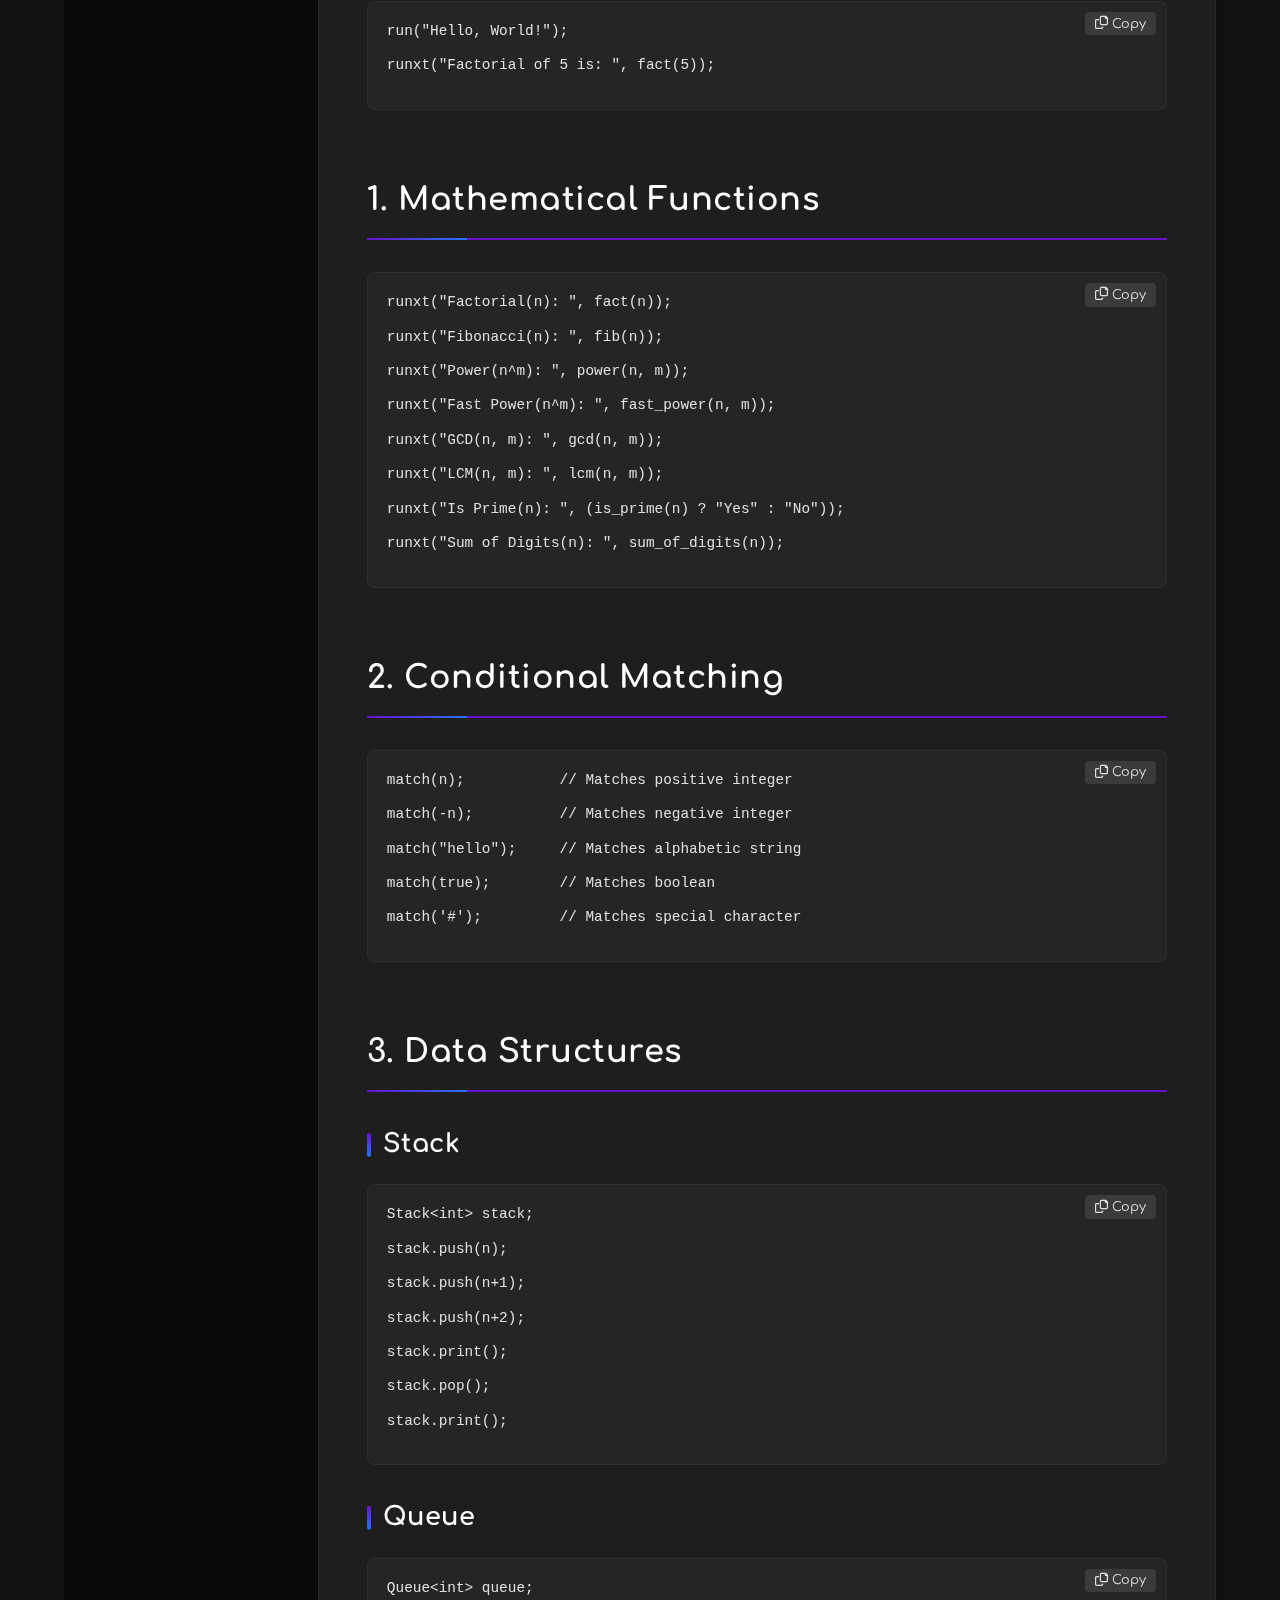
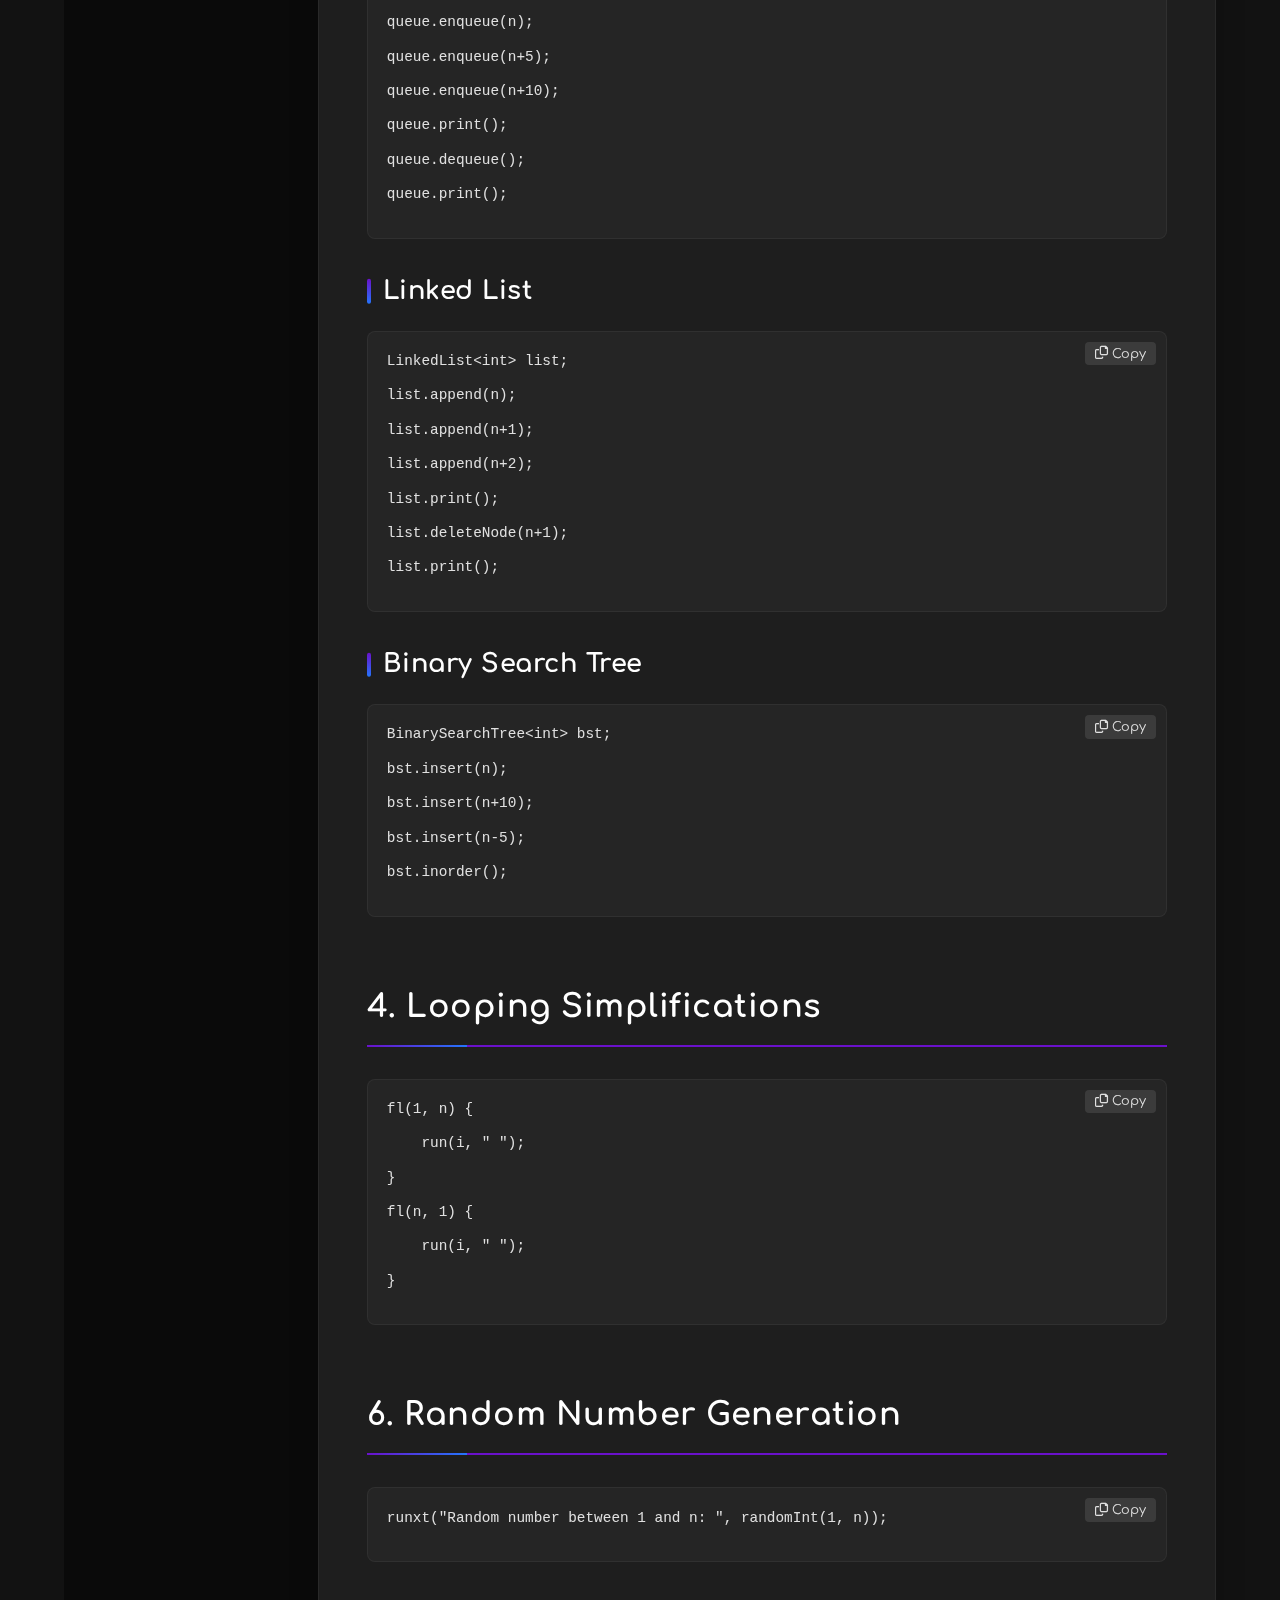
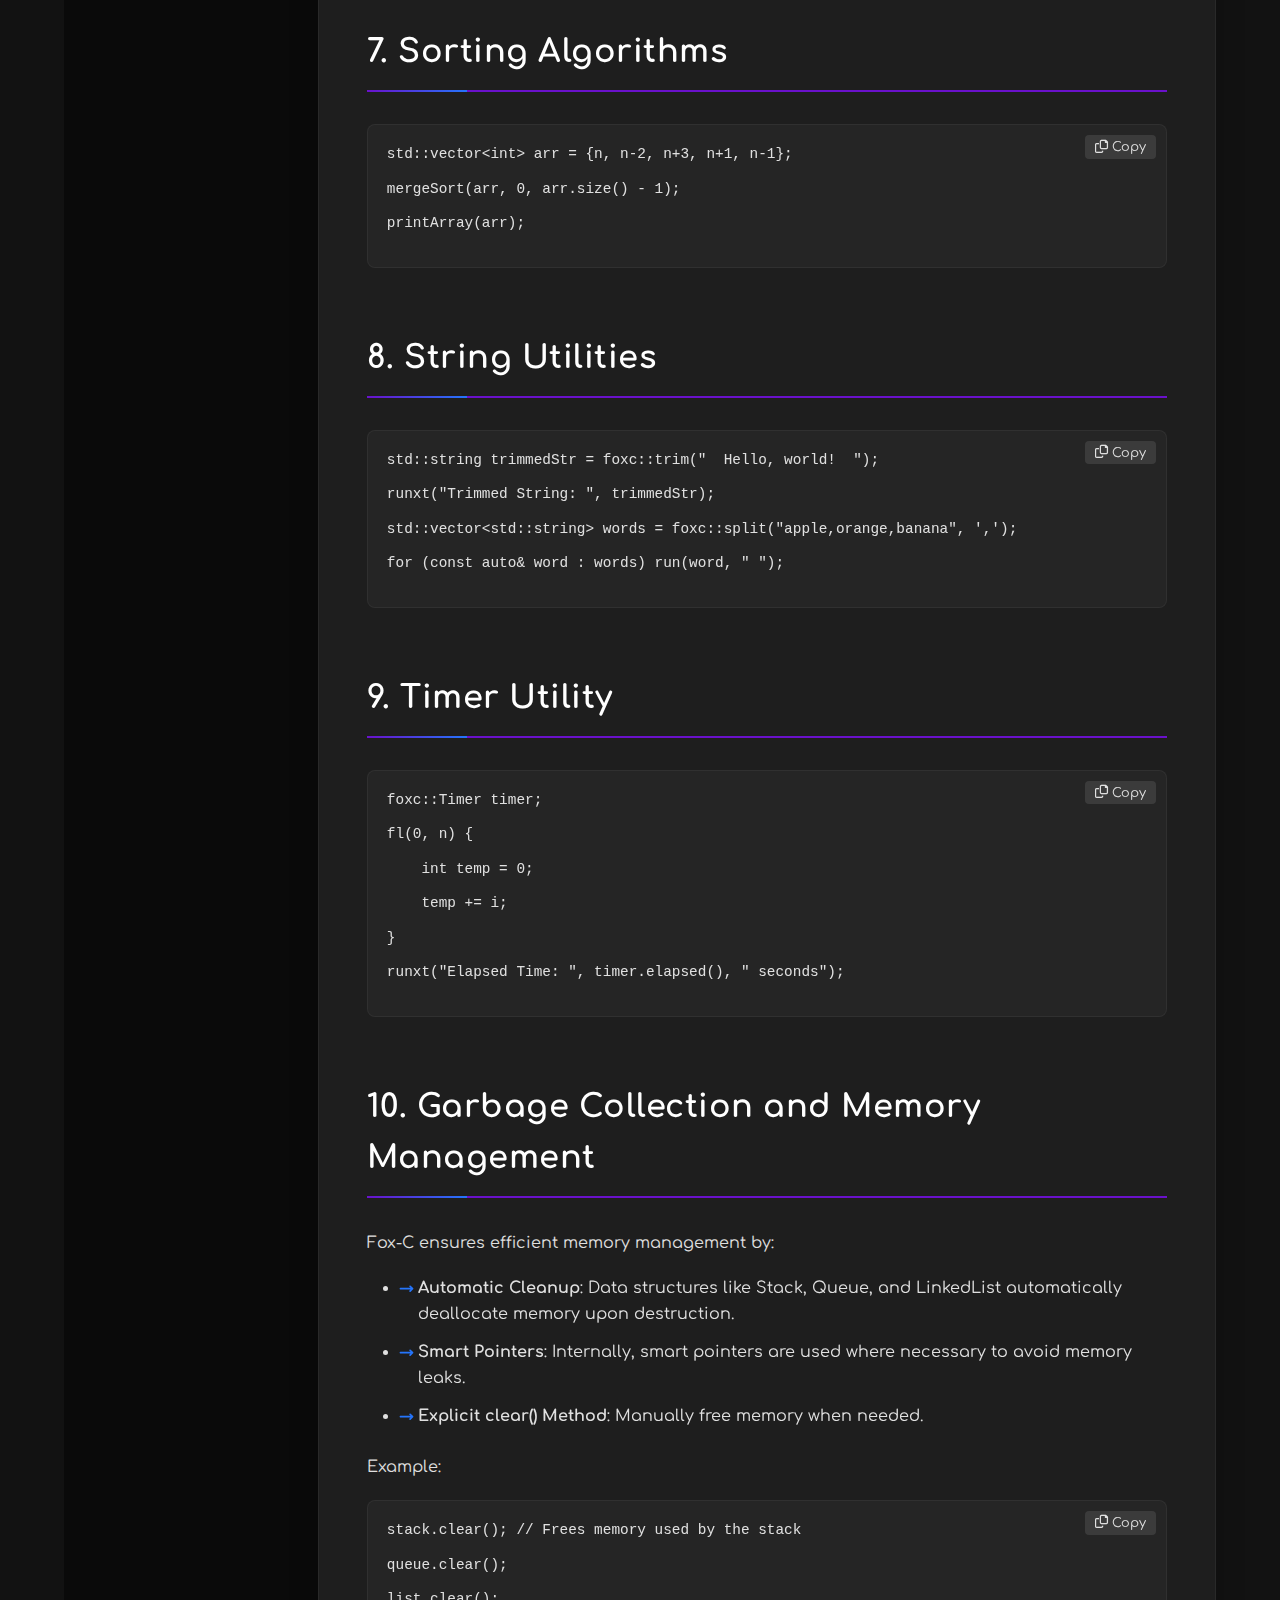
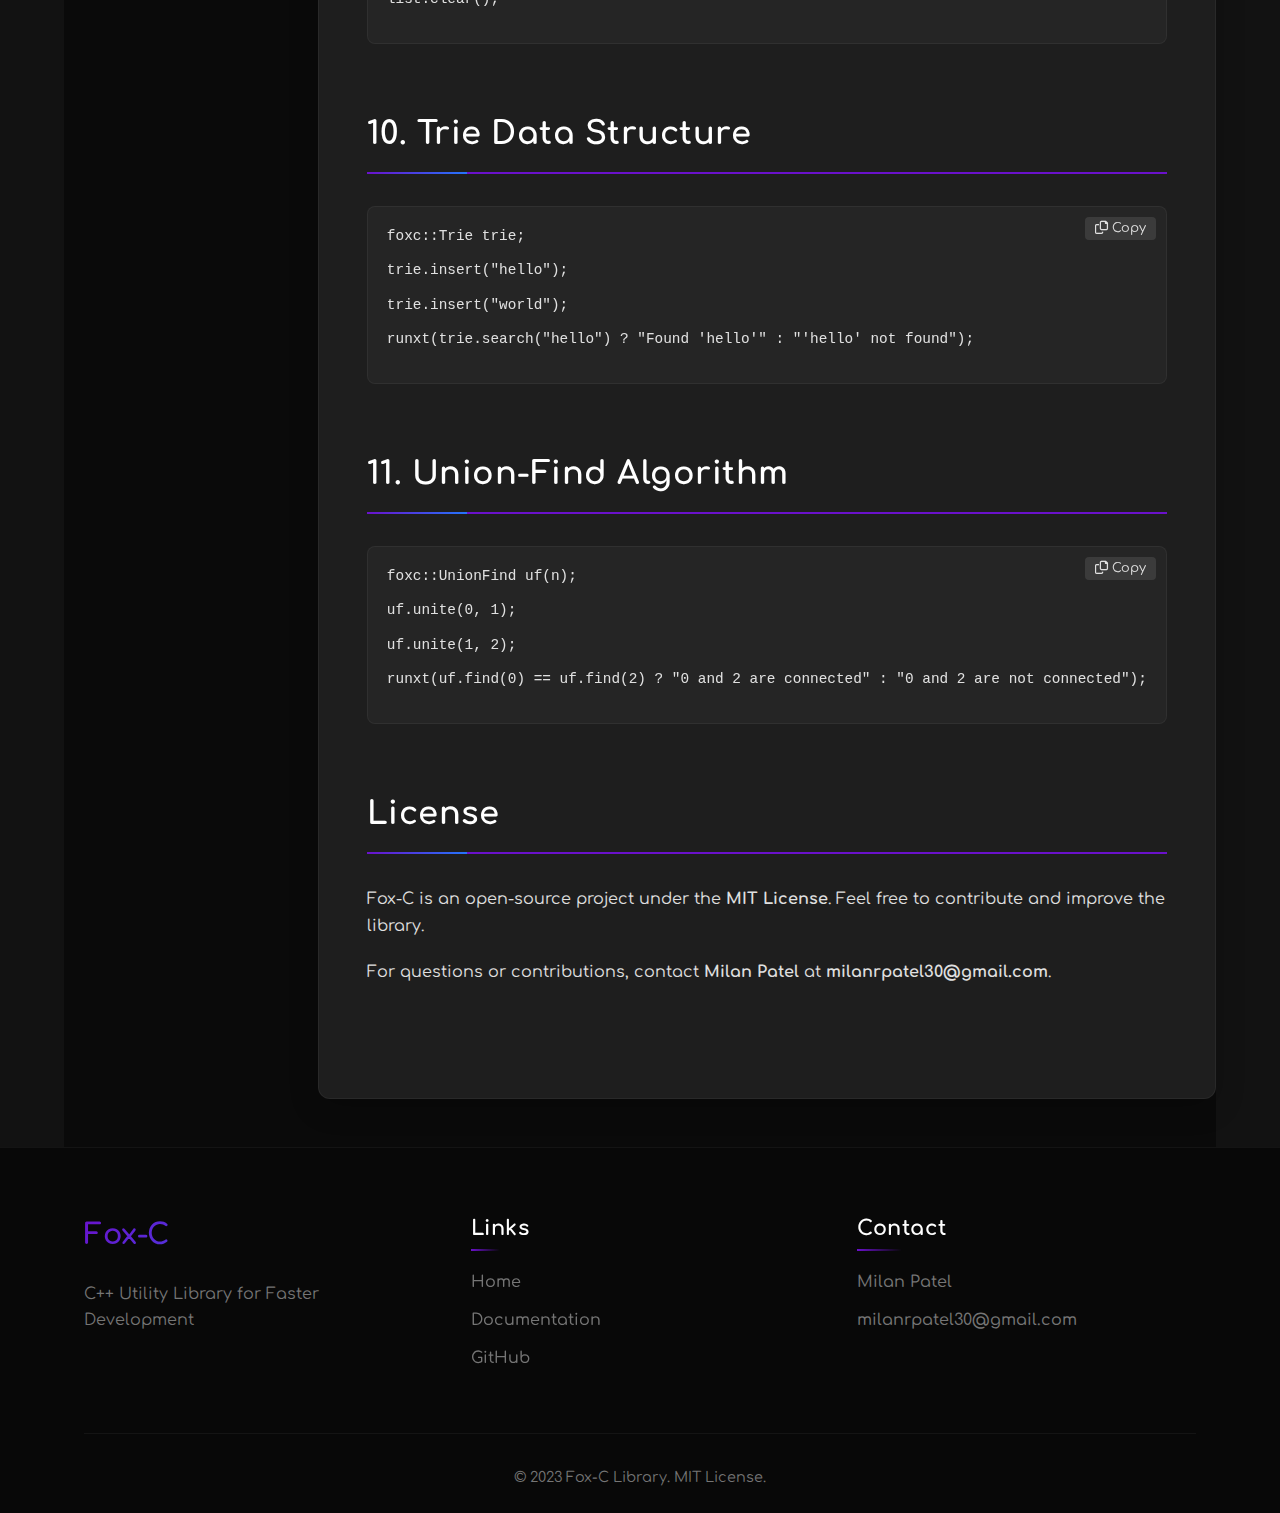
==== commit 2c509422: "Update documentation.html" ====
--- a/documentation.html
+++ b/documentation.html
@@ -80,7 +80,7 @@
                 </div>
                 <p>Include <code>foxC.h</code> in your C++ project:</p>
                 <div class="code-block">
-                    <code>#include "foxC.h"</code>
+                    <code>#include &lt;fox-c/foxC.h&gt;</code>
                 </div>
                 <p>For convenience, you can use:</p>
                 <div class="code-block">
@@ -305,4 +305,4 @@
 
     <script src="script.js"></script>
 </body>
-</html>+</html>
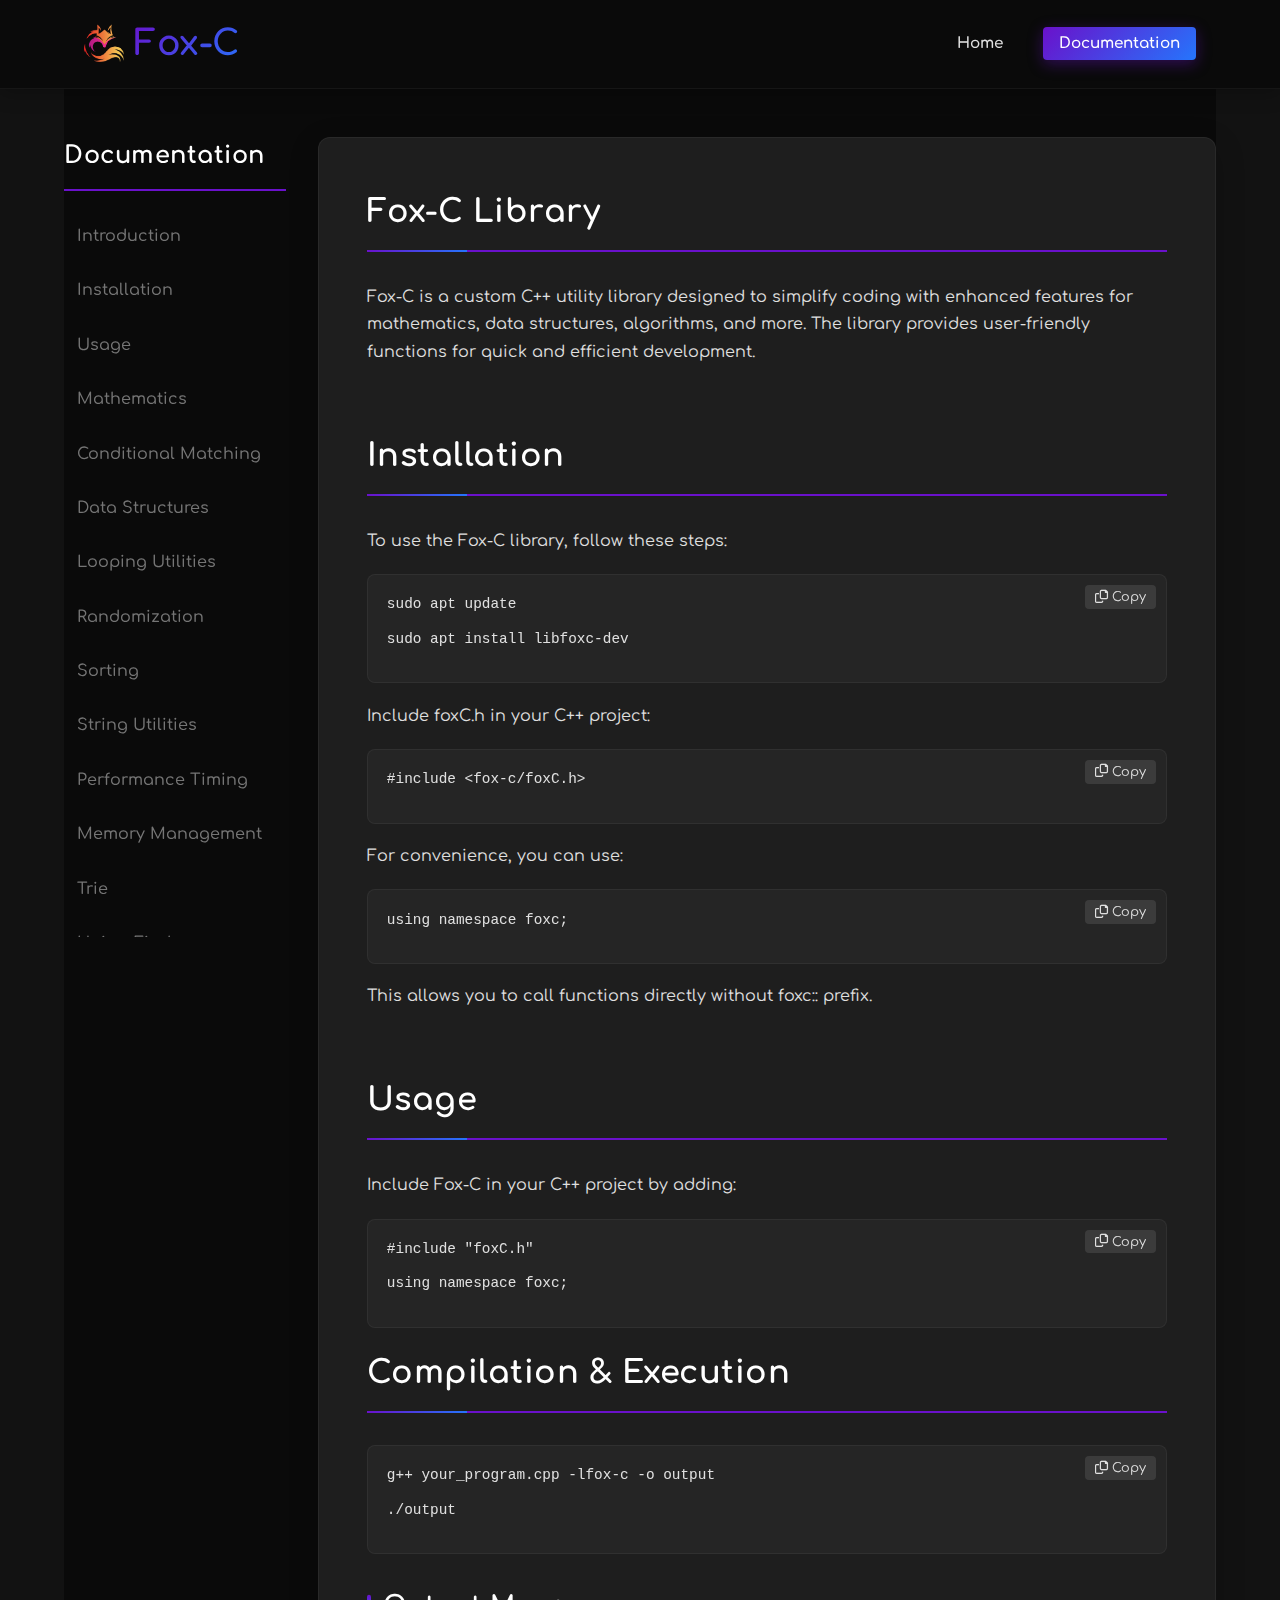
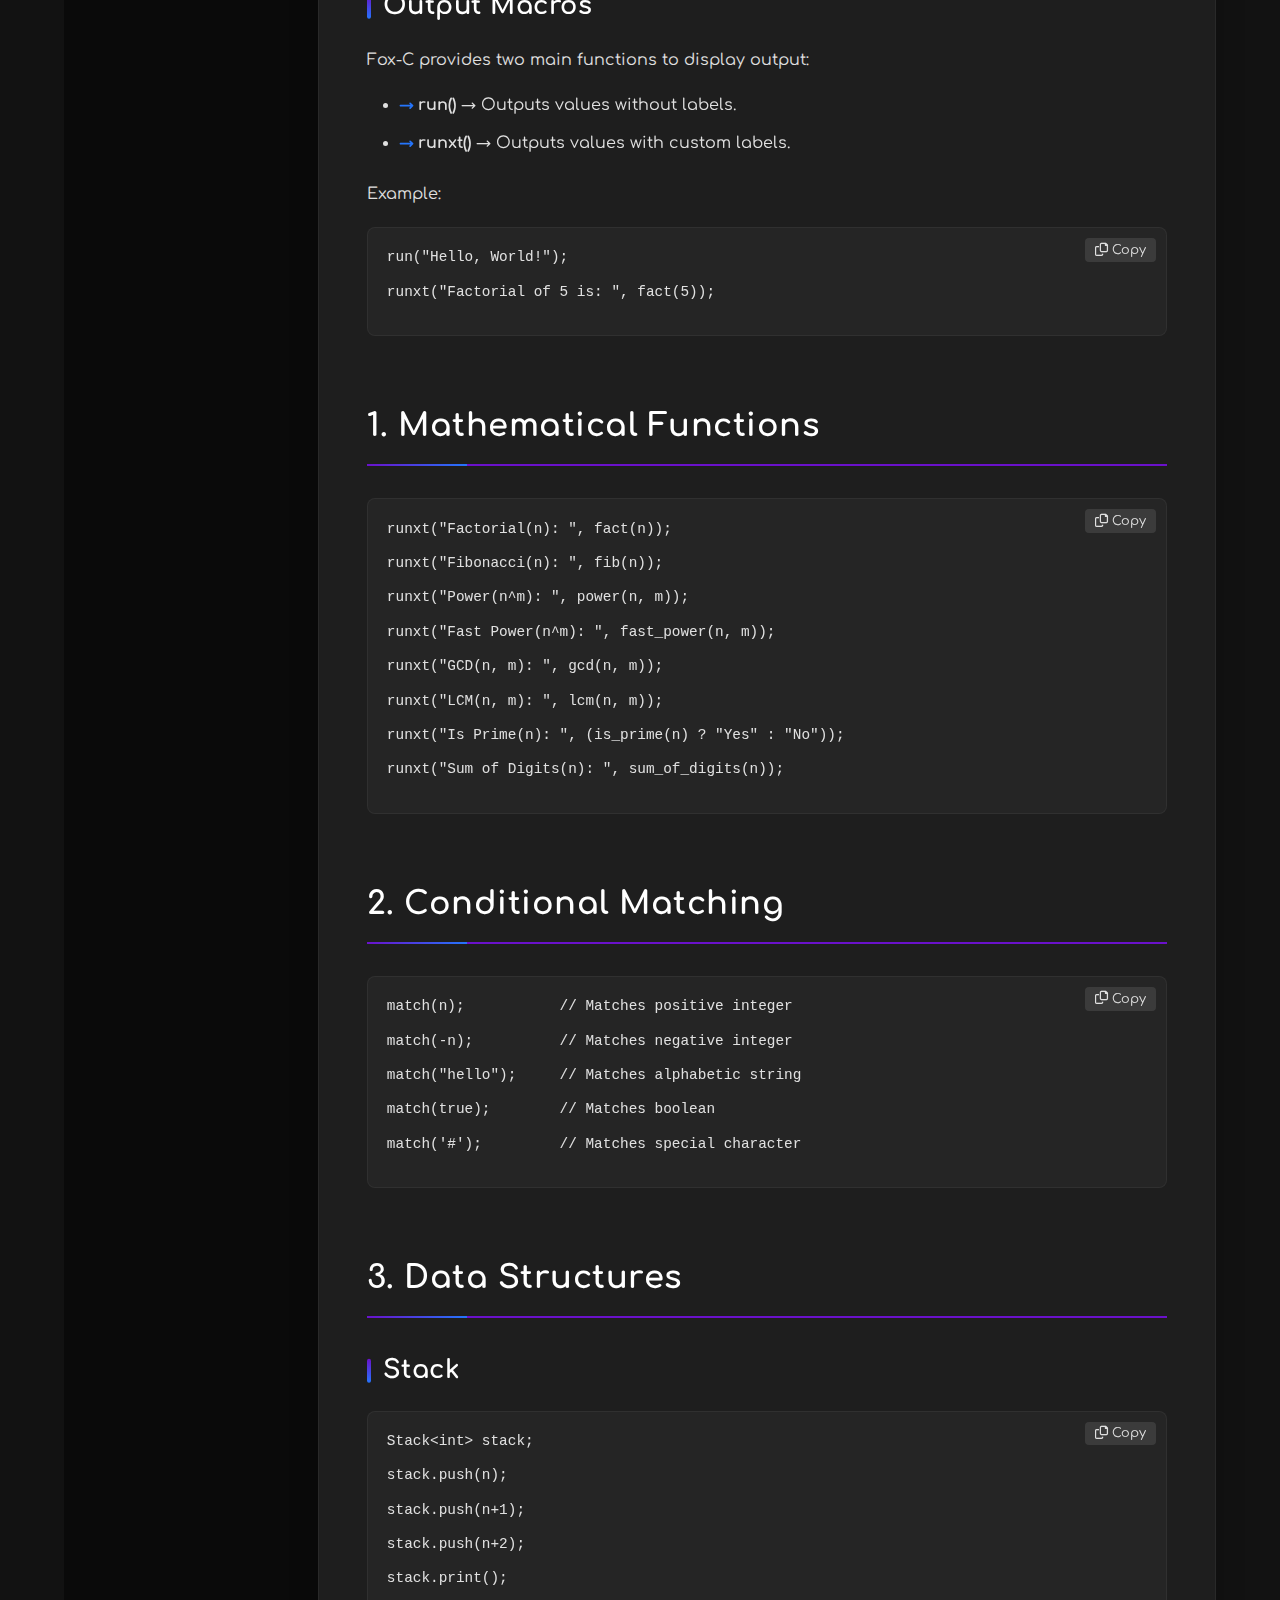
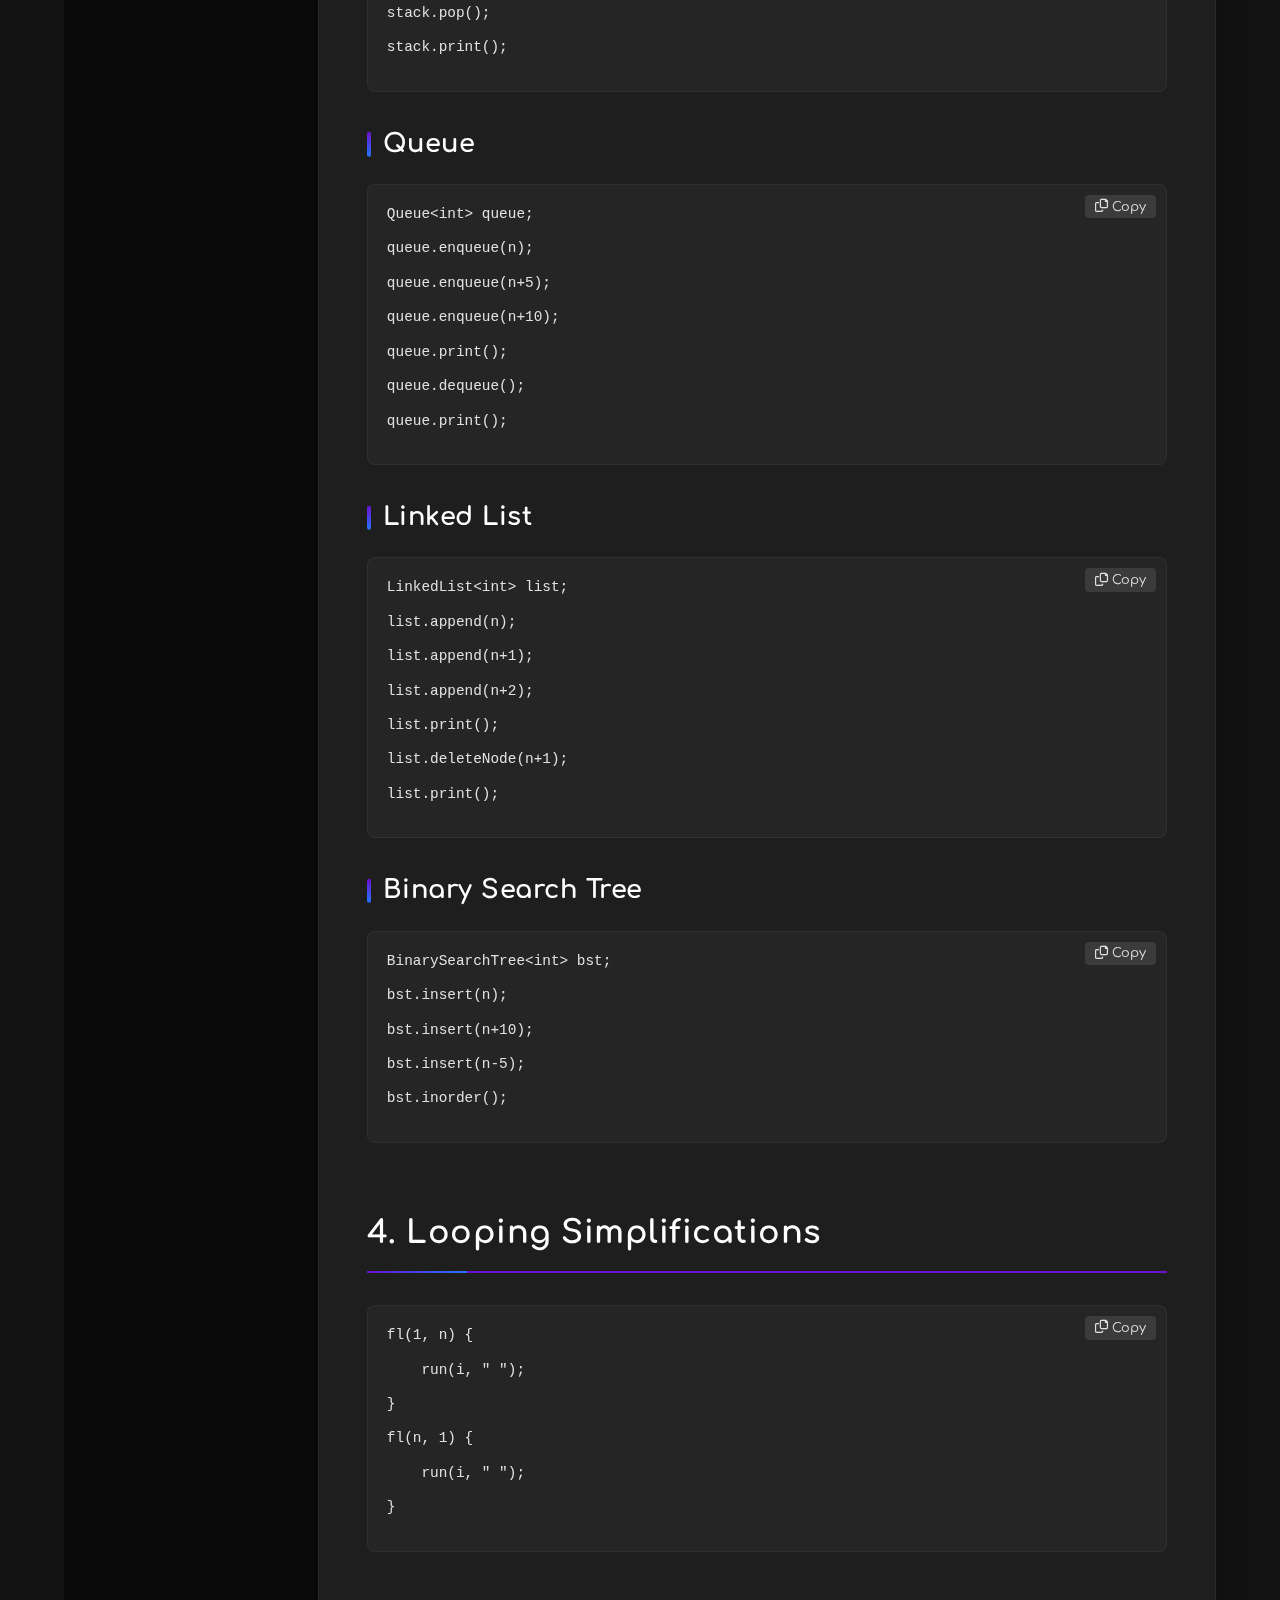
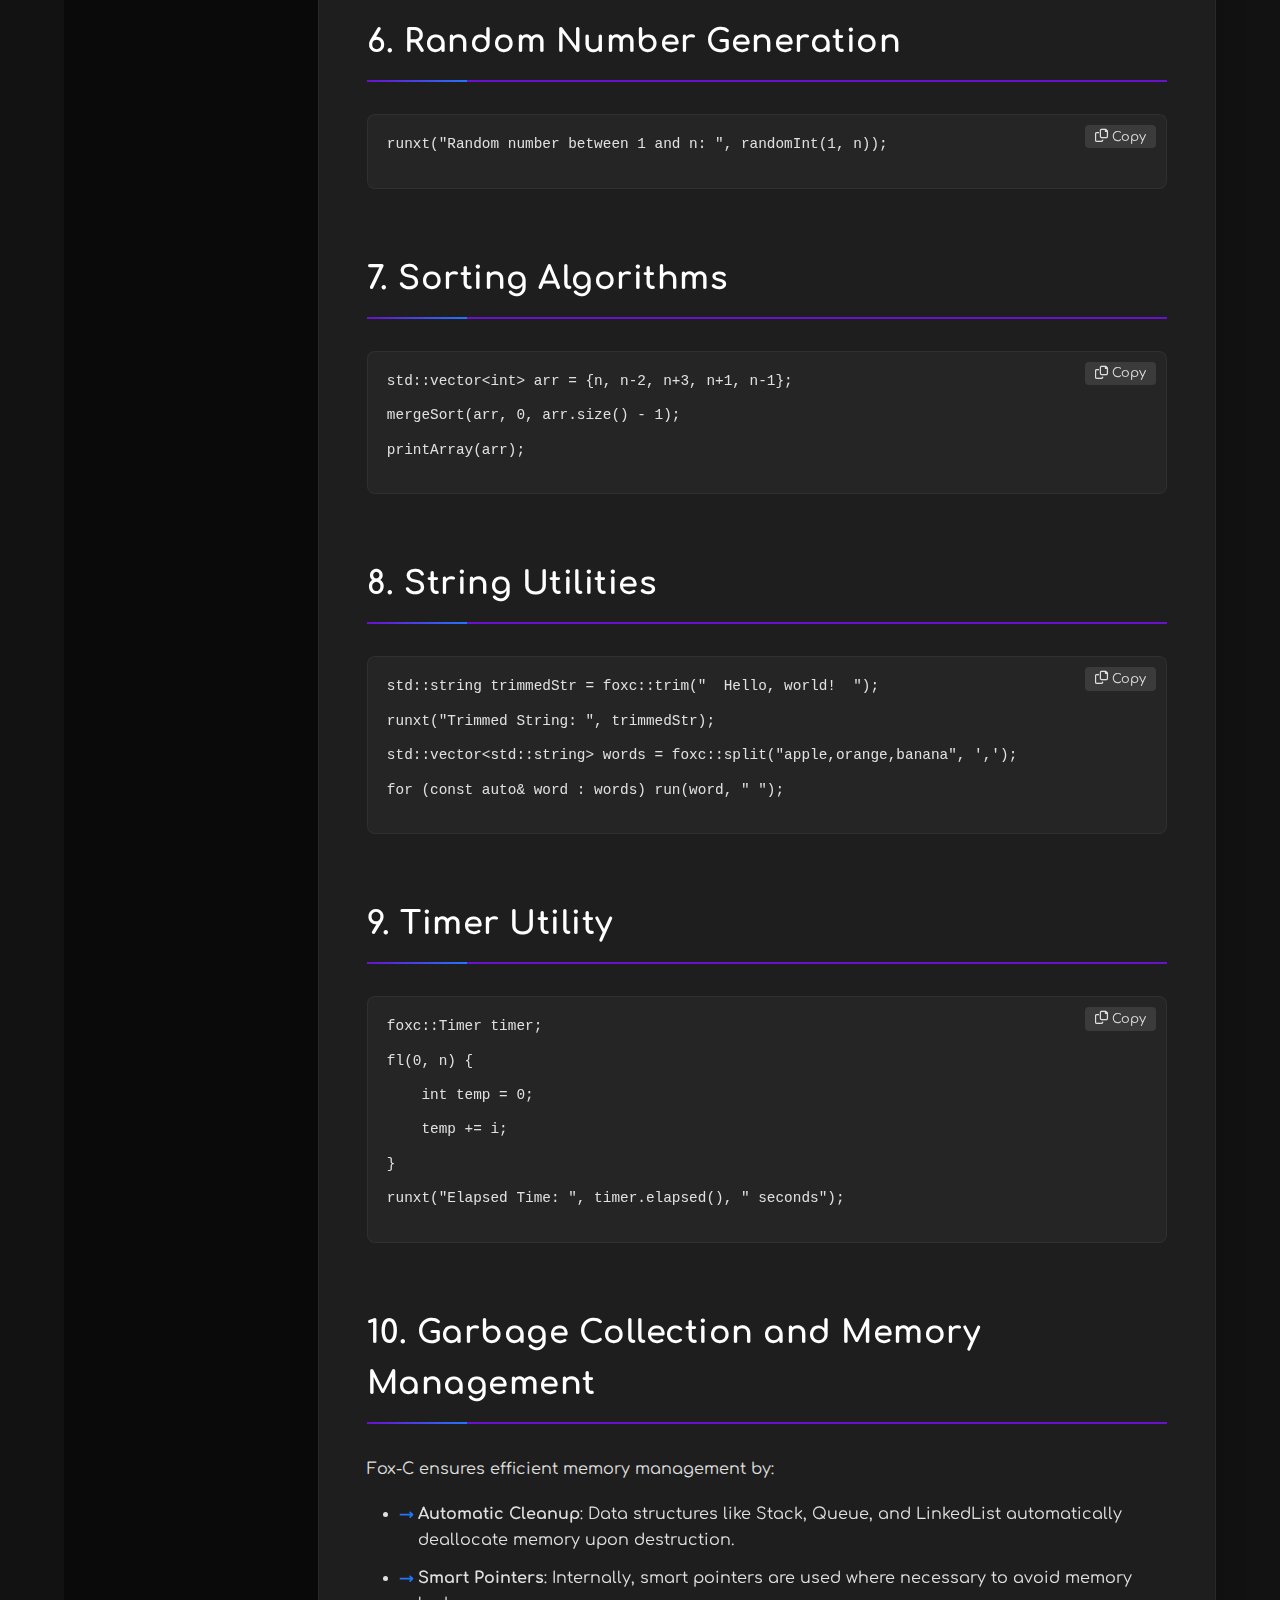
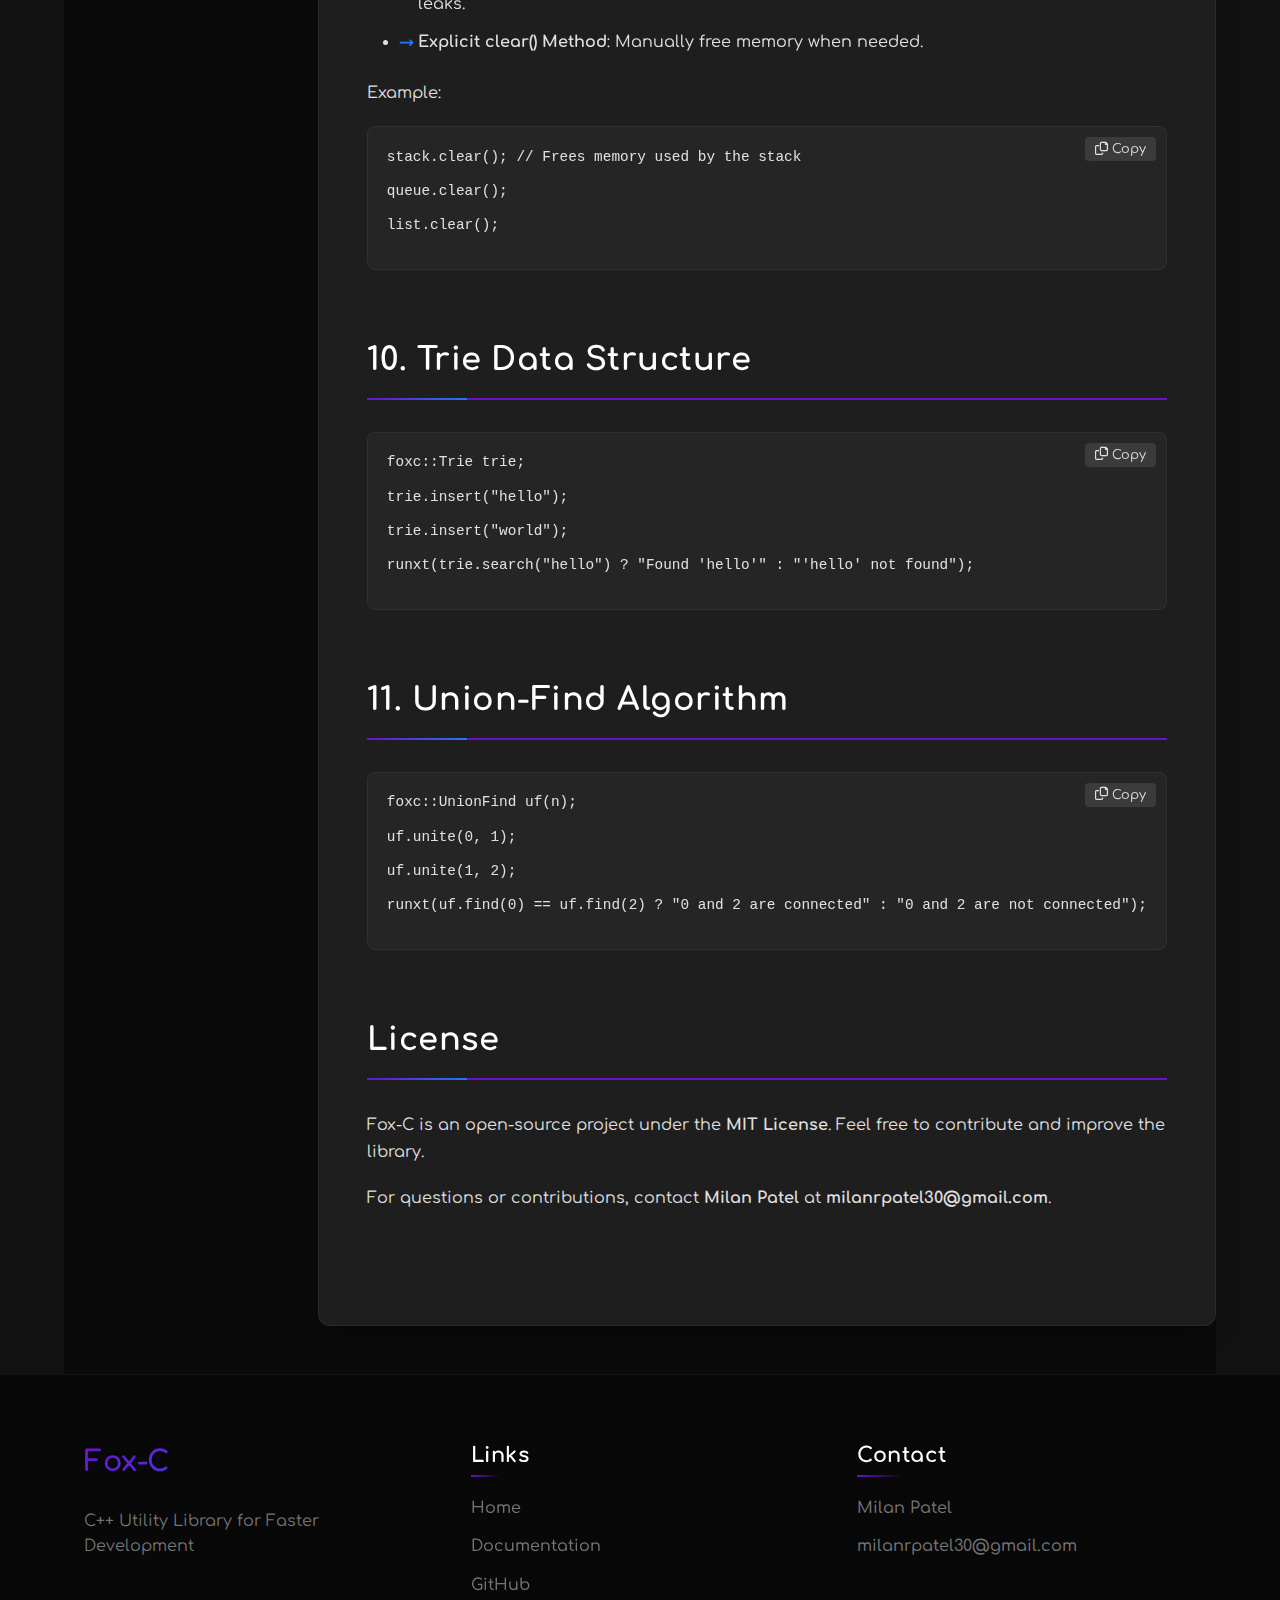
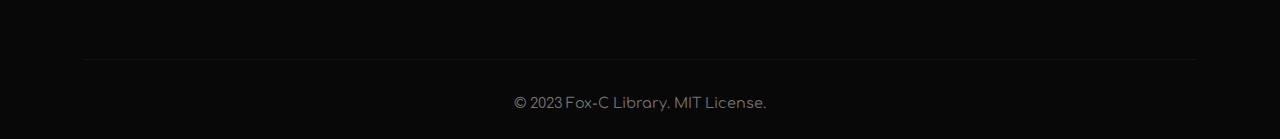
==== commit 66b782b9: "Update documentation.html" ====
--- a/documentation.html
+++ b/documentation.html
@@ -96,6 +96,11 @@
                     <code>#include "foxC.h"</code>
                     <code>using namespace foxc;</code>
                 </div>
+                <h2>Compilation & Execution</h2>
+                <div class="code-block">
+                    <code>g++ your_program.cpp -lfox-c -o output</code>
+                    <code>./output</code>
+                </div>
 
                 <h3>Output Macros</h3>
                 <p>Fox-C provides two main functions to display output:</p>
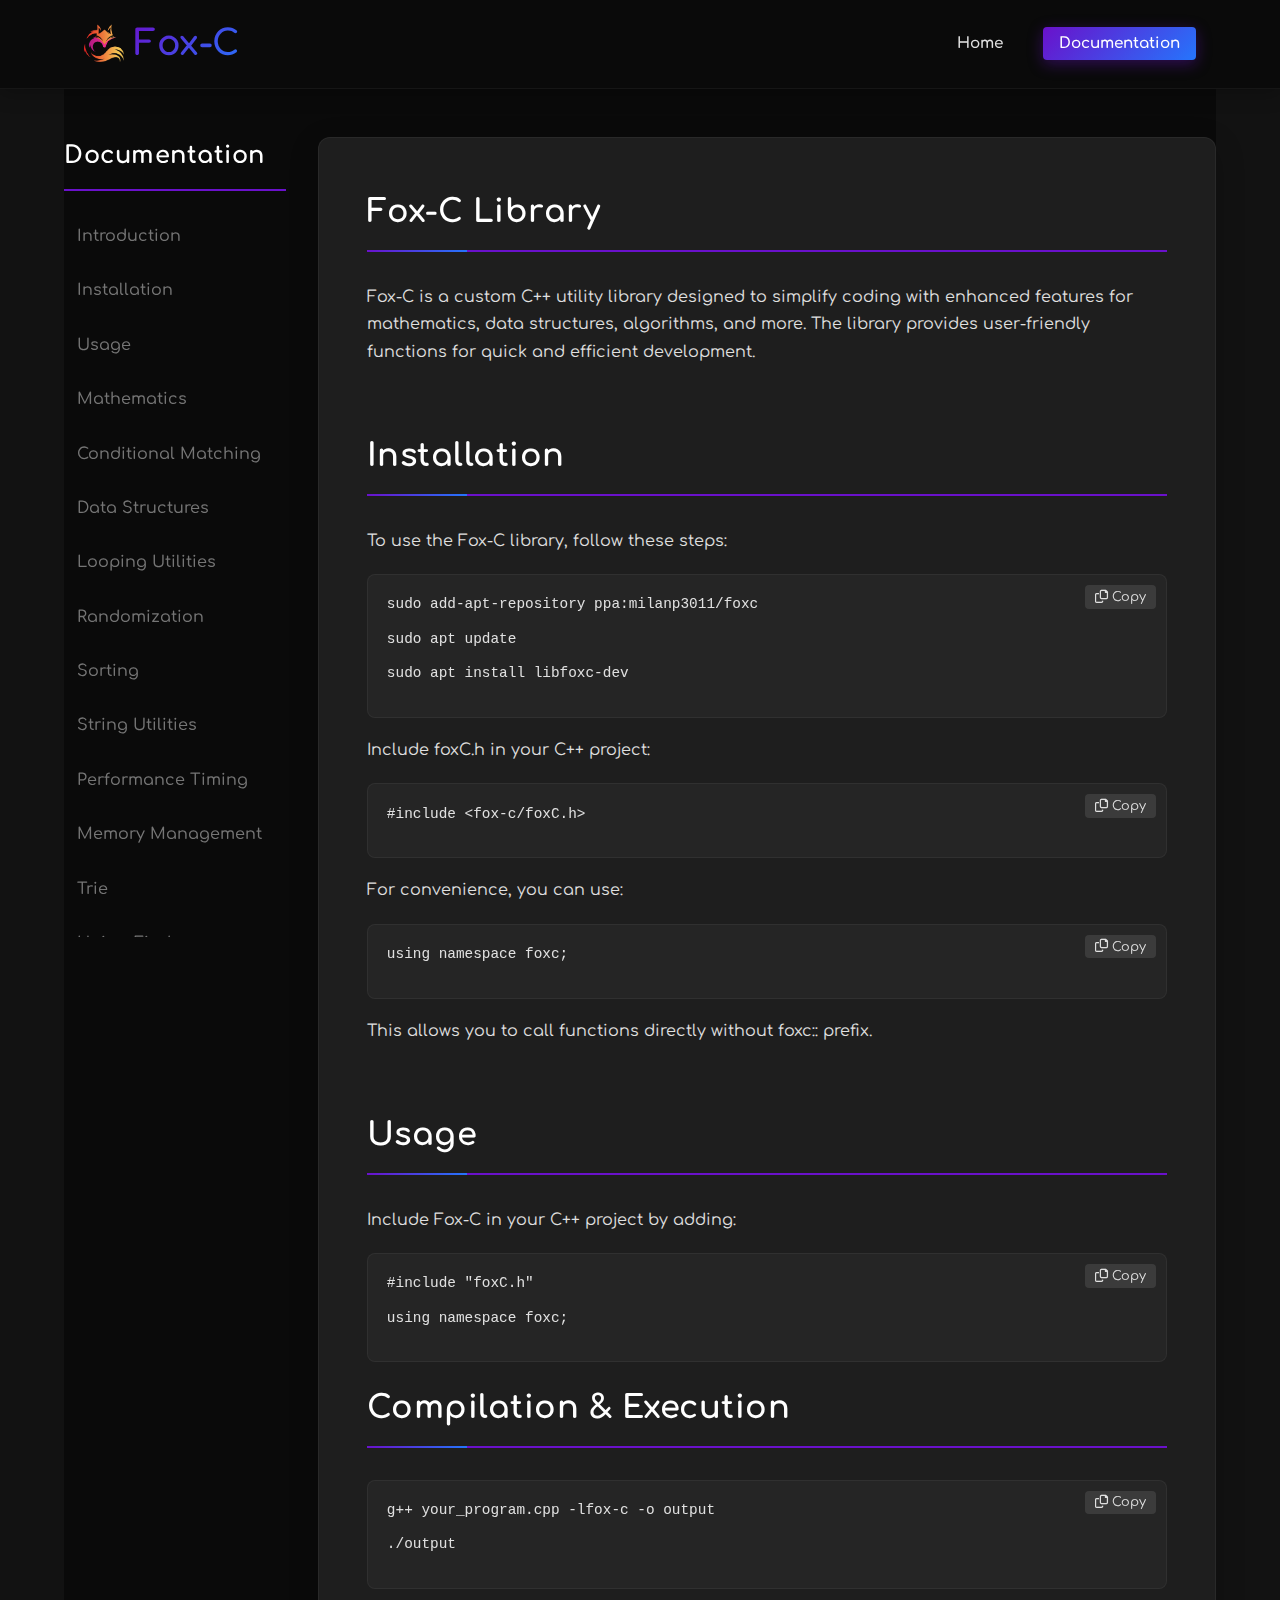
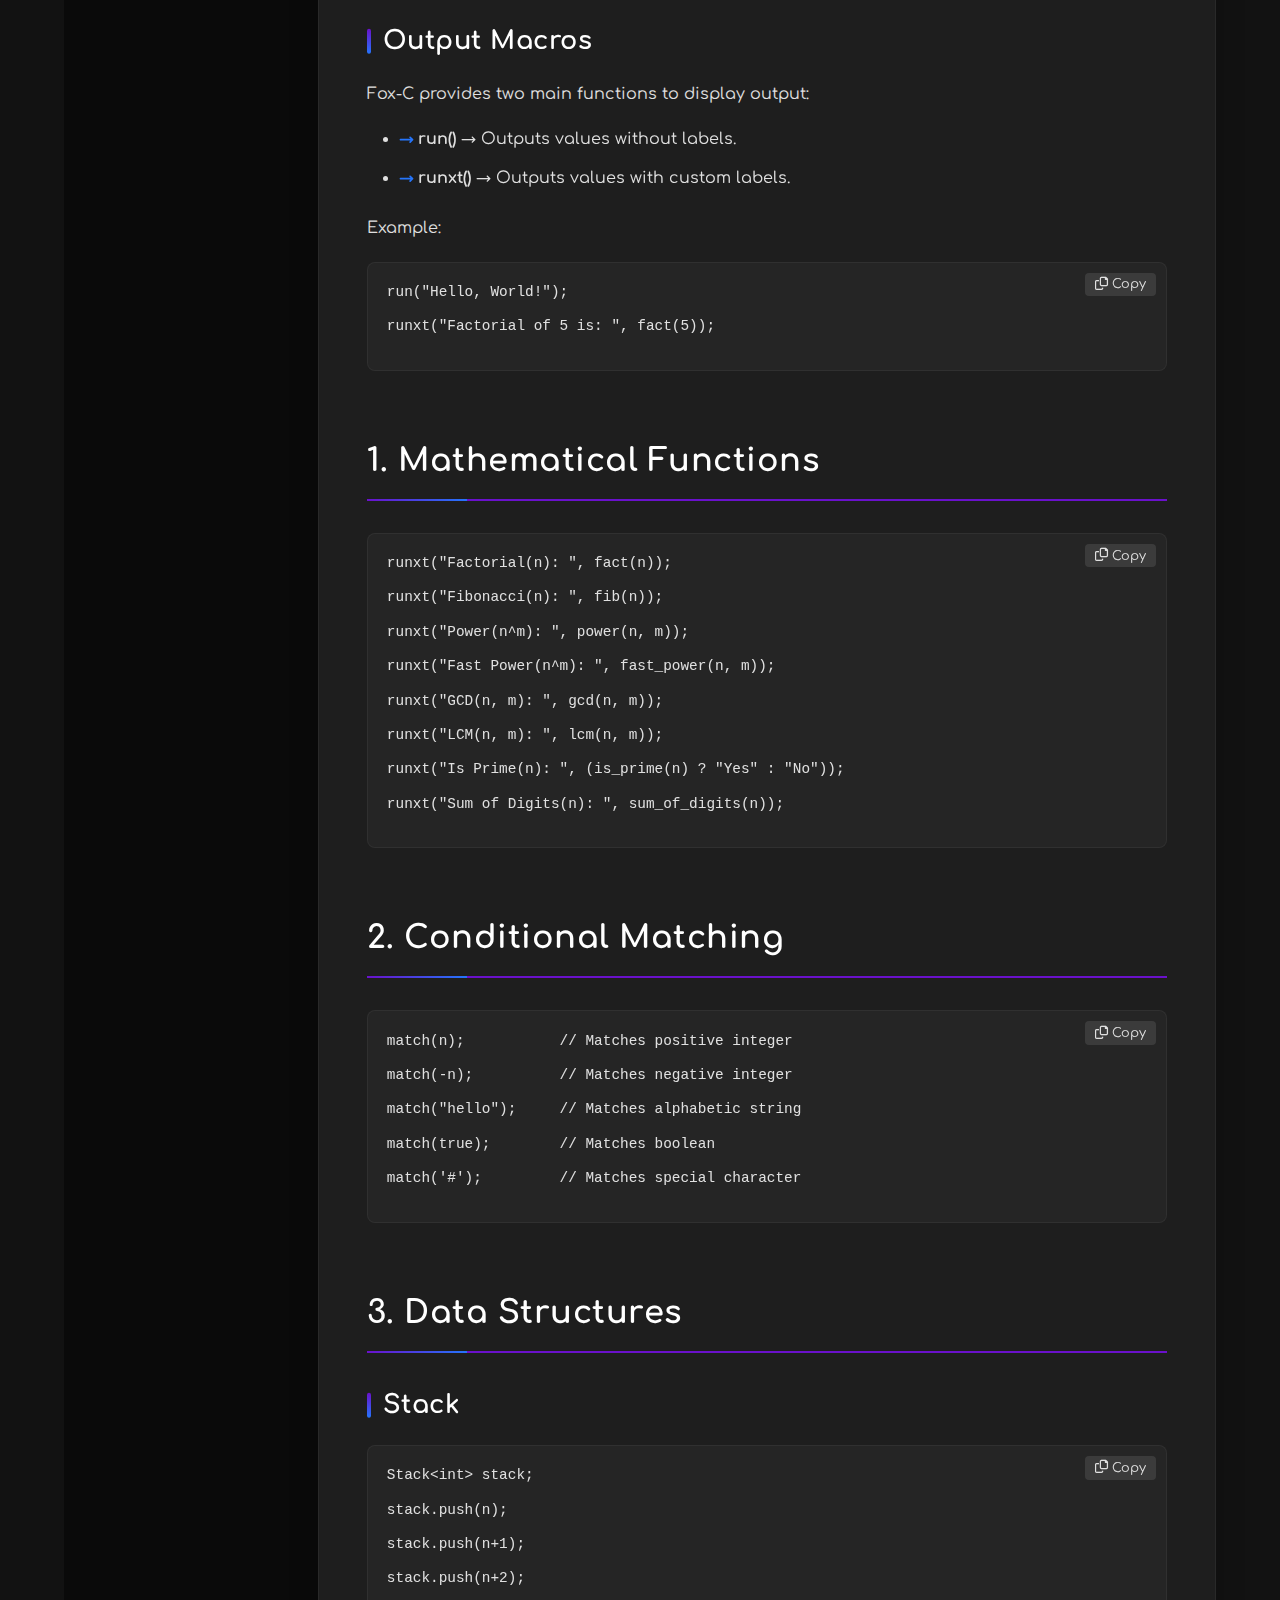
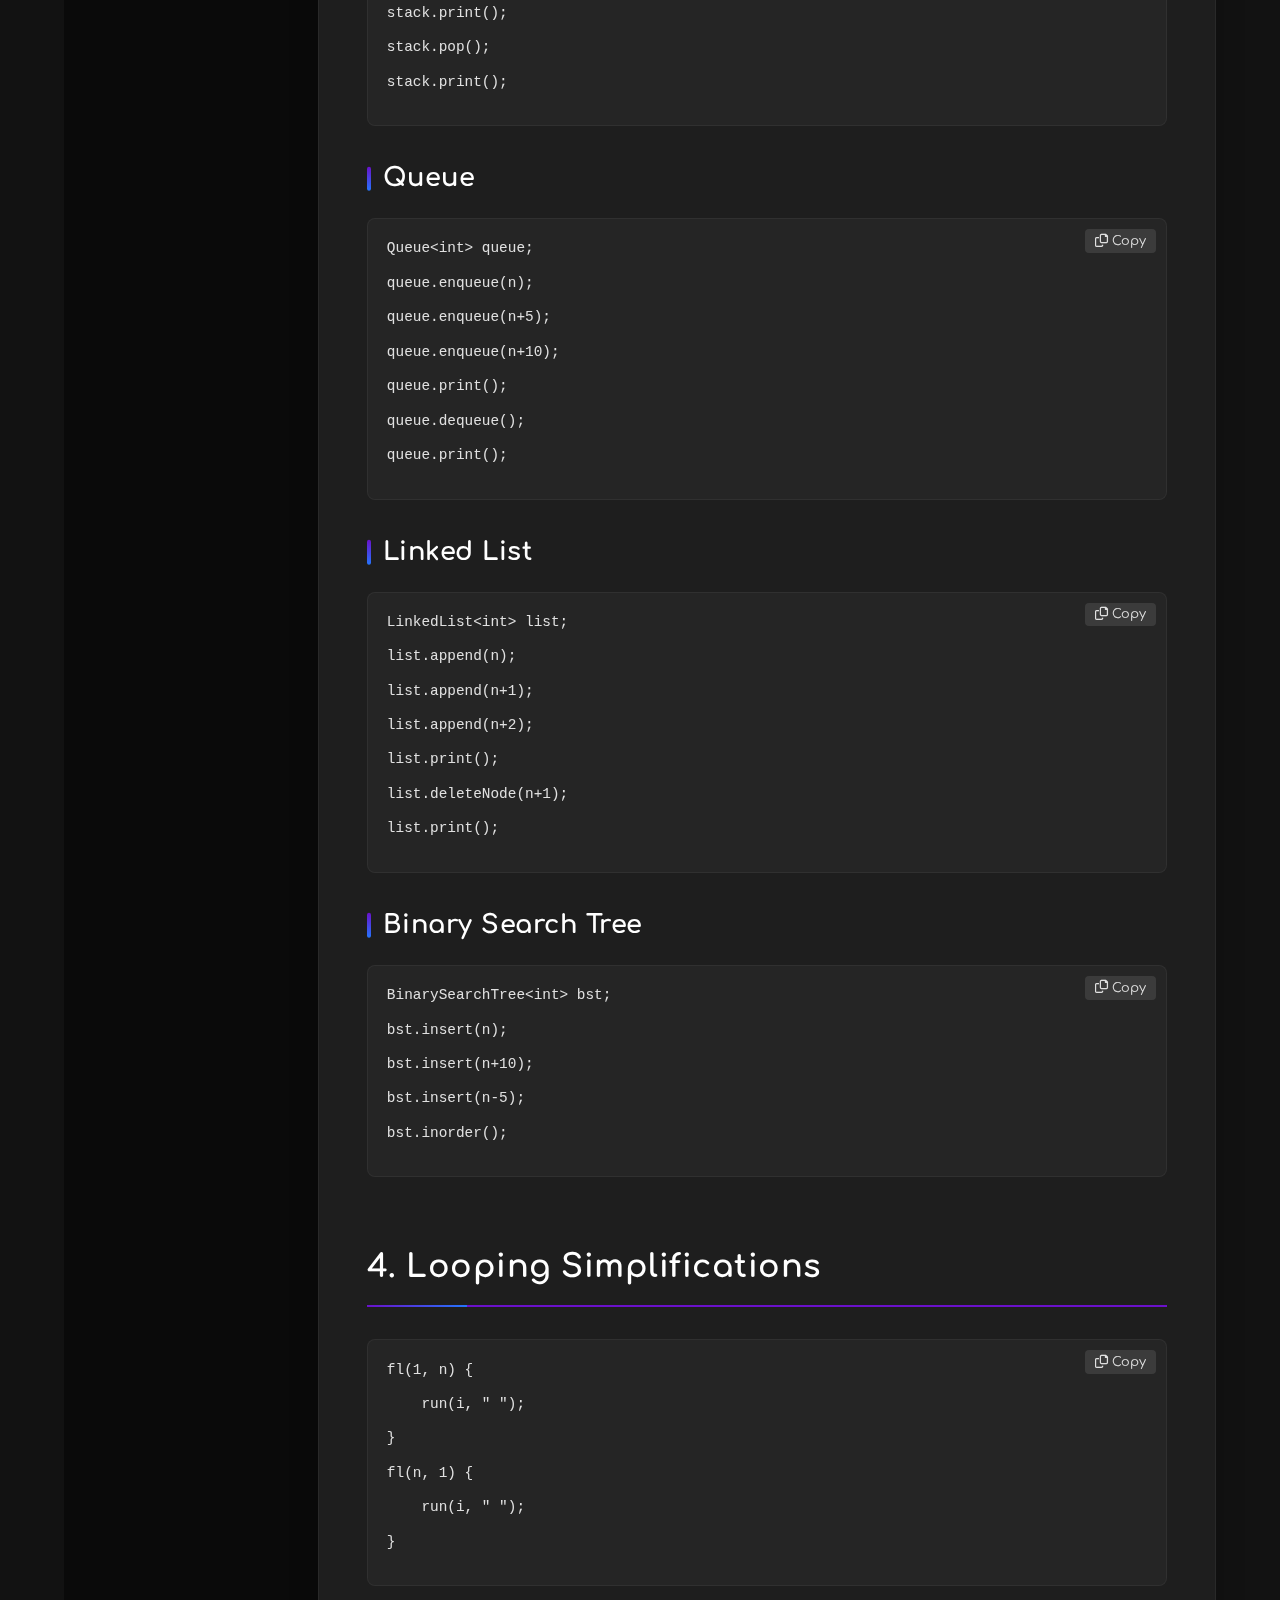
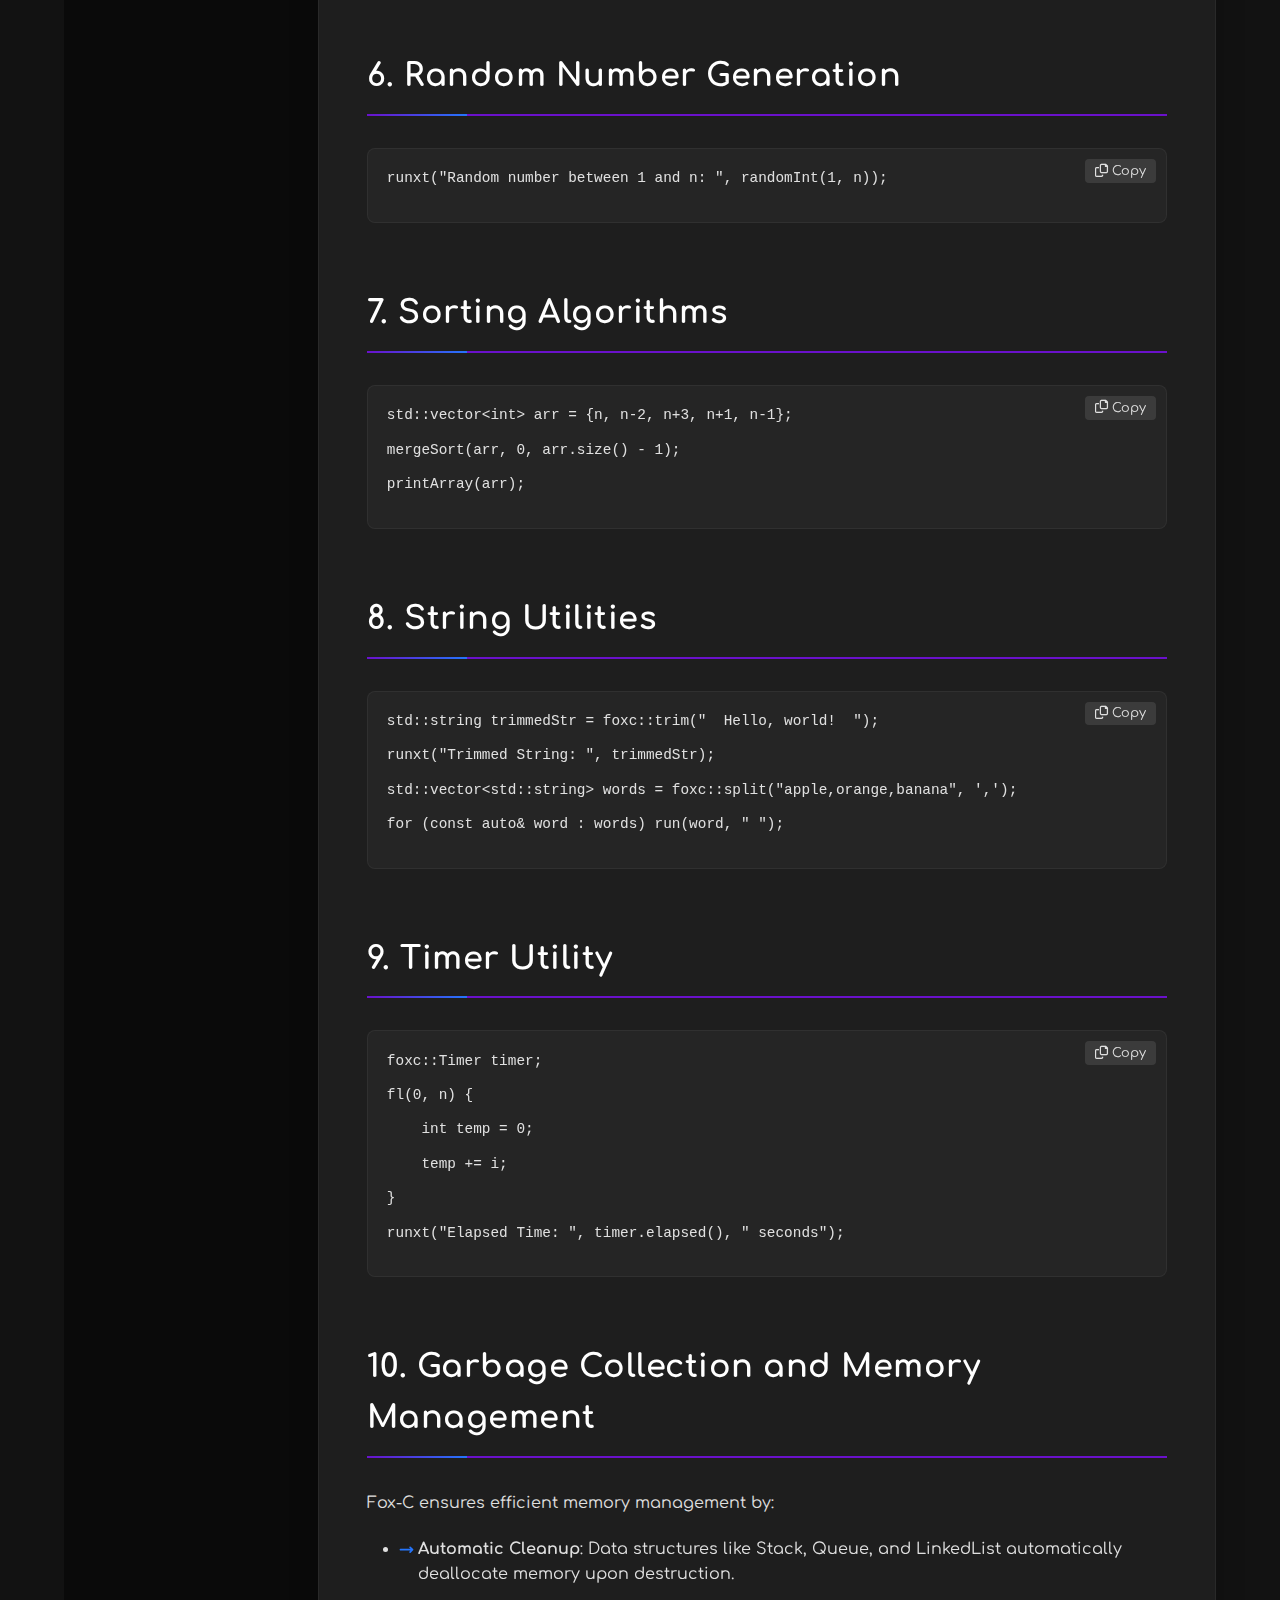
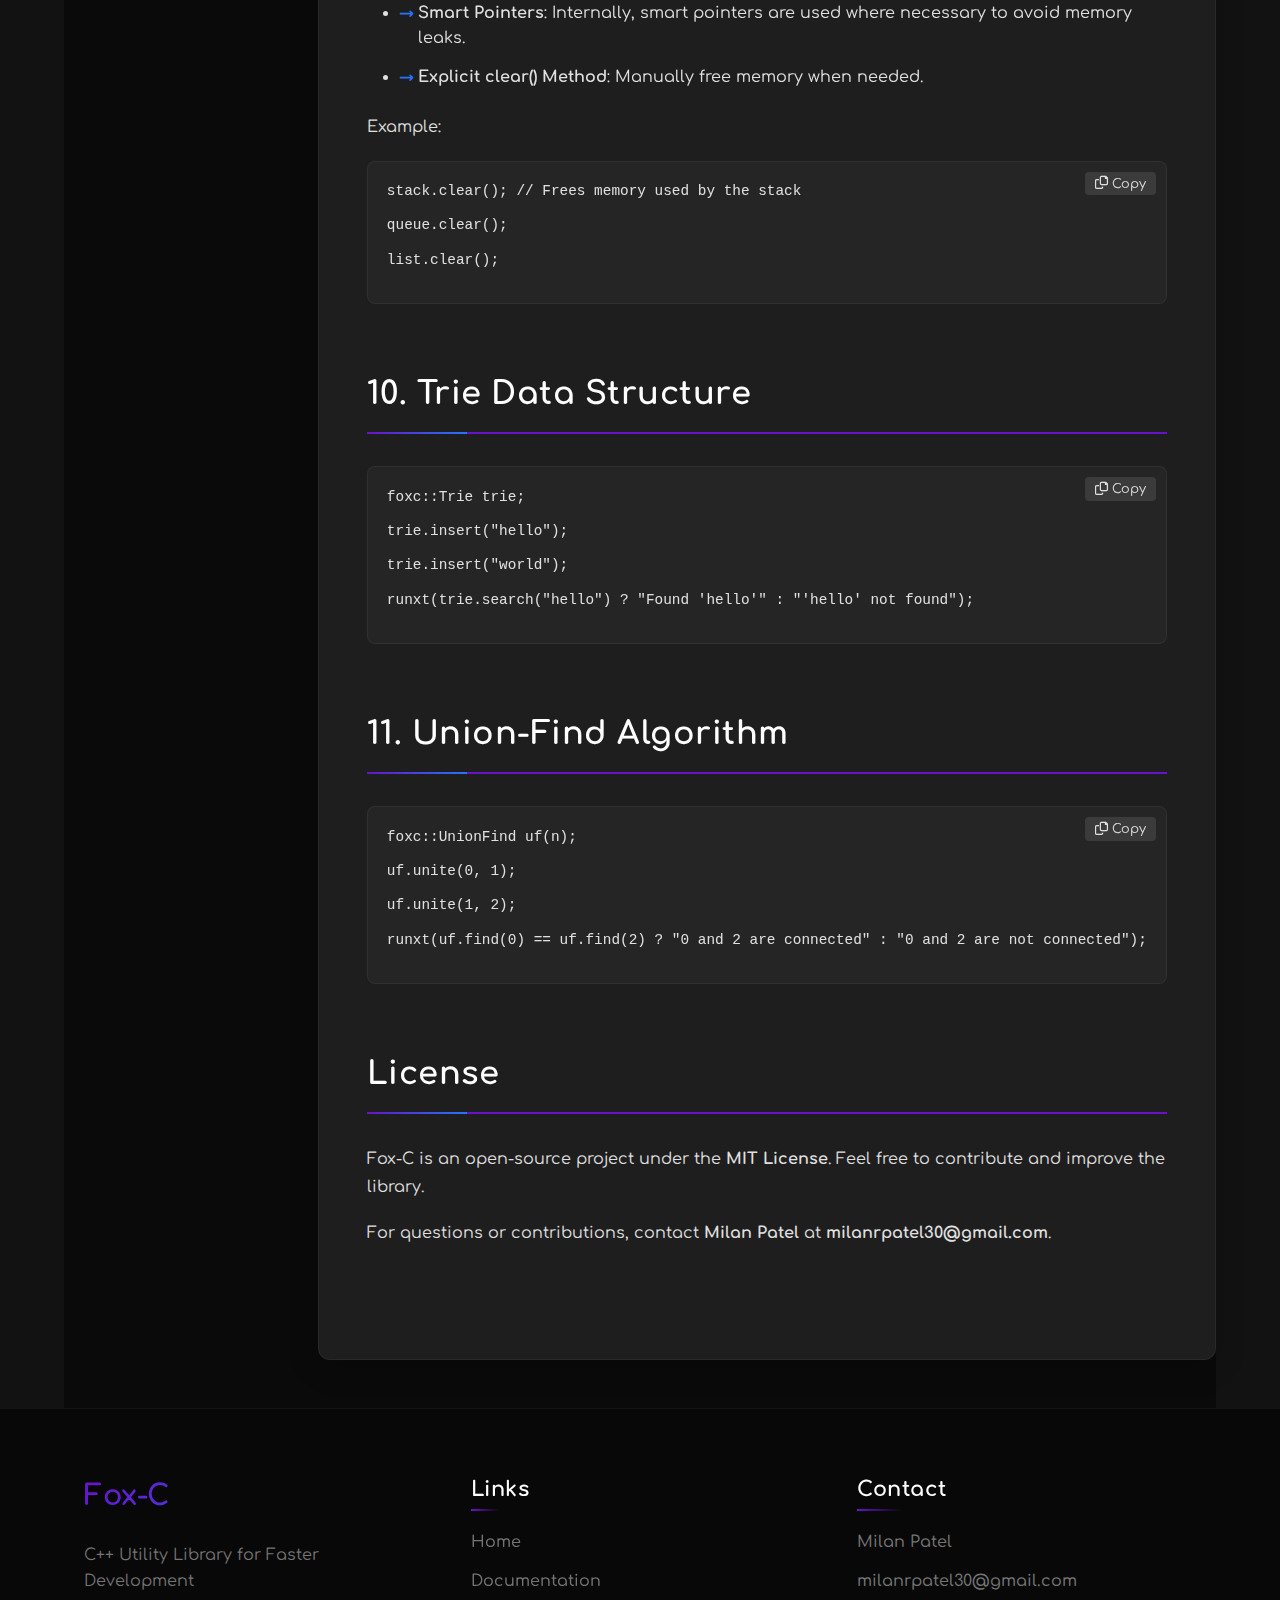
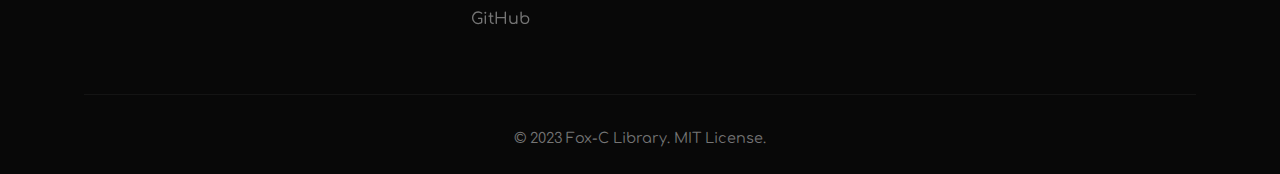
==== commit e77ccc4d: "Update documentation.html" ====
--- a/documentation.html
+++ b/documentation.html
@@ -75,6 +75,7 @@
                 <h2>Installation</h2>
                 <p>To use the Fox-C library, follow these steps:</p>
                 <div class="code-block">
+                    <code>sudo add-apt-repository ppa:milanp3011/foxc</code>
                     <code>sudo apt update</code>
                     <code>sudo apt install libfoxc-dev</code>
                 </div>
